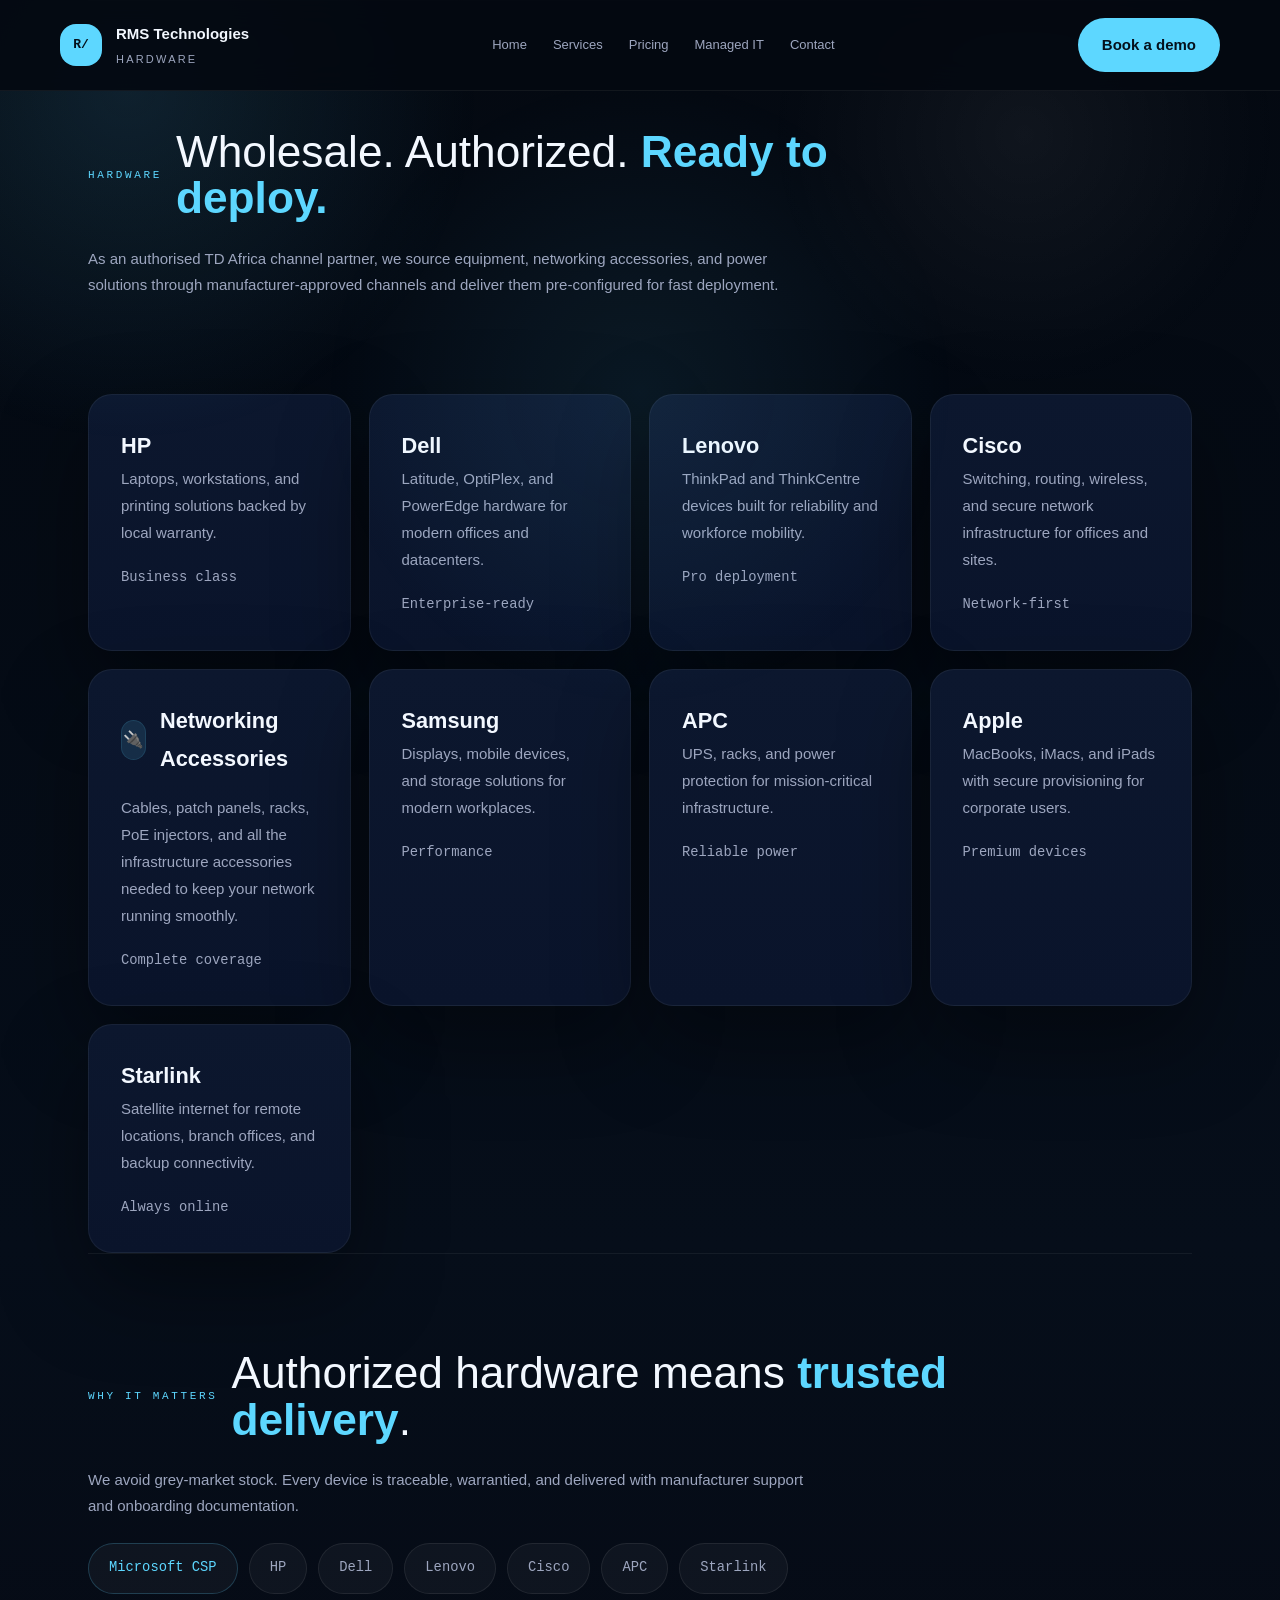
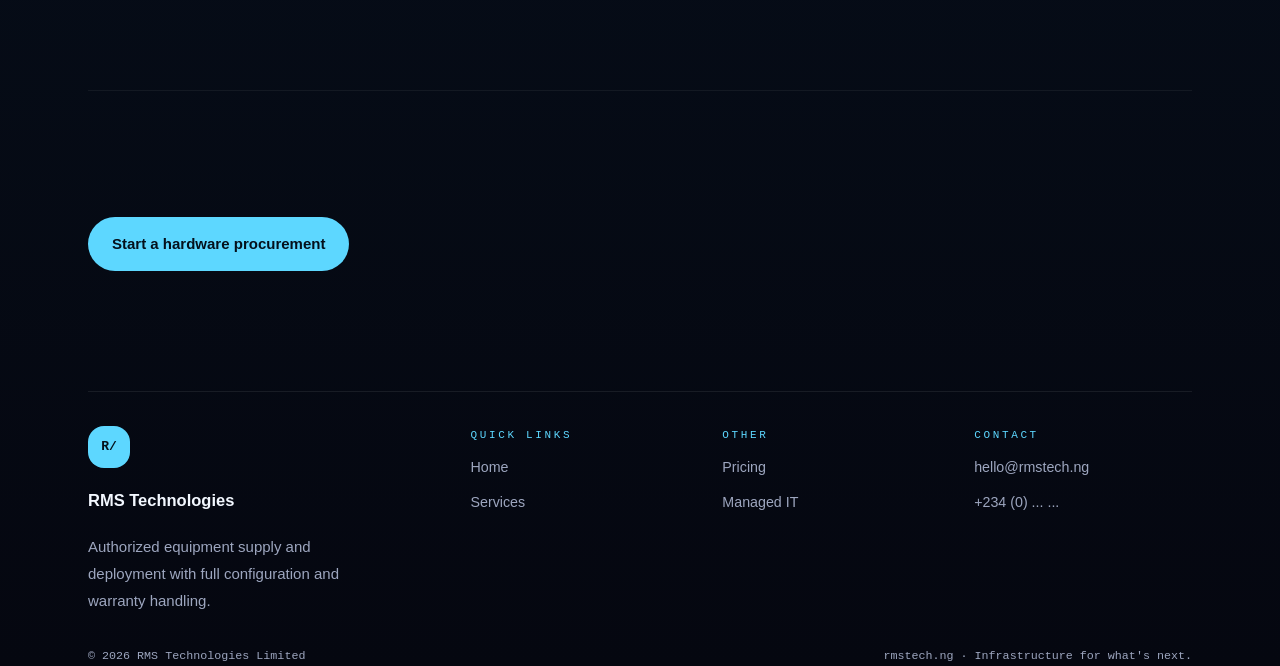
==== hardware.html @ 3794cfed "Initial commit: RMS Technologies site updates and pricing changes" ====
<!DOCTYPE html>
<html lang="en">
<head>
  <meta charset="UTF-8">
  <meta name="viewport" content="width=device-width, initial-scale=1.0">
  <title>Hardware | RMS Technologies</title>
  <link rel="stylesheet" href="styles.css">
</head>
<body>
  <header>
    <div class="page-shell navbar">
      <a href="RMS_Technologies_Website.html" class="brand">
        <div class="brand-mark">R/</div>
        <div class="brand-copy">
          <div class="brand-name">RMS Technologies</div>
          <div class="brand-tag">Hardware</div>
        </div>
      </a>
      <nav class="nav-links">
        <a href="RMS_Technologies_Website.html">Home</a>
        <a href="services.html">Services</a>
        <a href="pricing.html">Pricing</a>
        <a href="managed-it.html">Managed IT</a>
        <a href="contact.html">Contact</a>
      </nav>
      <div class="nav-actions">
        <a href="contact.html" class="btn btn-primary">Book a demo</a>
      </div>
    </div>
  </header>

  <main class="page-shell">
    <section class="section" style="padding-top:128px;">
      <div class="section-header">
        <span class="section-eyebrow">Hardware</span>
        <h1 class="section-title">Wholesale. Authorized. <strong>Ready to deploy.</strong></h1>
      </div>
      <p class="section-copy">As an authorised TD Africa channel partner, we source equipment, networking accessories, and power solutions through manufacturer-approved channels and deliver them pre-configured for fast deployment.</p>
    </section>

    <div class="grid-4">
      <article class="card">
        <div class="card-title">HP</div>
        <p class="card-copy">Laptops, workstations, and printing solutions backed by local warranty.</p>
        <div class="card-foot"><span>Business class</span></div>
      </article>
      <article class="card">
        <div class="card-title">Dell</div>
        <p class="card-copy">Latitude, OptiPlex, and PowerEdge hardware for modern offices and datacenters.</p>
        <div class="card-foot"><span>Enterprise-ready</span></div>
      </article>
      <article class="card">
        <div class="card-title">Lenovo</div>
        <p class="card-copy">ThinkPad and ThinkCentre devices built for reliability and workforce mobility.</p>
        <div class="card-foot"><span>Pro deployment</span></div>
      </article>
      <article class="card">
        <div class="card-title">Cisco</div>
        <p class="card-copy">Switching, routing, wireless, and secure network infrastructure for offices and sites.</p>
        <div class="card-foot"><span>Network-first</span></div>
      </article>
      <article class="card">
        <div class="card-heading">
          <span class="card-icon">🔌</span>
          <div class="card-title">Networking Accessories</div>
        </div>
        <p class="card-copy">Cables, patch panels, racks, PoE injectors, and all the infrastructure accessories needed to keep your network running smoothly.</p>
        <div class="card-foot"><span>Complete coverage</span></div>
      </article>
      <article class="card">
        <div class="card-title">Samsung</div>
        <p class="card-copy">Displays, mobile devices, and storage solutions for modern workplaces.</p>
        <div class="card-foot"><span>Performance</span></div>
      </article>
      <article class="card">
        <div class="card-title">APC</div>
        <p class="card-copy">UPS, racks, and power protection for mission-critical infrastructure.</p>
        <div class="card-foot"><span>Reliable power</span></div>
      </article>
      <article class="card">
        <div class="card-title">Apple</div>
        <p class="card-copy">MacBooks, iMacs, and iPads with secure provisioning for corporate users.</p>
        <div class="card-foot"><span>Premium devices</span></div>
      </article>
      <article class="card">
        <div class="card-title">Starlink</div>
        <p class="card-copy">Satellite internet for remote locations, branch offices, and backup connectivity.</p>
        <div class="card-foot"><span>Always online</span></div>
      </article>
    </div>

    <section class="section">
      <div class="section-header">
        <span class="section-eyebrow">Why it matters</span>
        <h2 class="section-title">Authorized hardware means <strong>trusted delivery</strong>.</h2>
      </div>
      <p class="section-copy">We avoid grey-market stock. Every device is traceable, warrantied, and delivered with manufacturer support and onboarding documentation.</p>
      <div class="partners" style="margin-top:24px;">
        <span class="partner-pill primary">Microsoft CSP</span>
        <span class="partner-pill">HP</span>
        <span class="partner-pill">Dell</span>
        <span class="partner-pill">Lenovo</span>
        <span class="partner-pill">Cisco</span>
        <span class="partner-pill">APC</span>
        <span class="partner-pill">Starlink</span>
      </div>
    </section>

    <section class="section" style="padding-bottom:120px;">
      <div class="hero-actions" style="margin-top:30px;">
        <a href="contact.html" class="btn btn-primary">Start a hardware procurement</a>
      </div>
    </section>
  </main>

  <footer class="page-shell">
    <div class="footer-inner">
      <div class="footer-brand">
        <div class="brand-mark">R/</div>
        <h2>RMS Technologies</h2>
        <p>Authorized equipment supply and deployment with full configuration and warranty handling.</p>
      </div>
      <div class="footer-links">
        <div class="section-eyebrow">Quick links</div>
        <a href="RMS_Technologies_Website.html">Home</a>
        <a href="services.html">Services</a>
      </div>
      <div class="footer-links">
        <div class="section-eyebrow">Other</div>
        <a href="pricing.html">Pricing</a>
        <a href="managed-it.html">Managed IT</a>
      </div>
      <div class="footer-links">
        <div class="section-eyebrow">Contact</div>
        <a href="mailto:hello@rmstech.ng">hello@rmstech.ng</a>
        <a href="tel:+234">+234 (0) ... ...</a>
      </div>
    </div>
    <div class="footer-bottom">
      <div>© 2026 RMS Technologies Limited</div>
      <div>rmstech.ng · Infrastructure for what's next.</div>
    </div>
  </footer>
</body>
</html>
---- styles.css ----
:root{
  --bg:#060C1D;
  --surface:#0E162B;
  --surface-strong:#11203A;
  --surface-soft:#081323;
  --accent:#5DD7FF;
  --accent2:#A18AFF;
  --accent-dark:#1C7FB3;
  --text:#F3F8FF;
  --text-muted:#9DA6BF;
  --text-strong:#E8EFFB;
  --border:rgba(255,255,255,0.08);
  --shadow:0 35px 90px rgba(0,0,0,0.4);
  --radius:24px;
}
*,*::before,*::after{box-sizing:border-box;margin:0;padding:0}
html{font-size:15px;scroll-behavior:smooth}
body{font-family:'DM Sans',sans-serif;background:linear-gradient(180deg,#040911 0%,#060E1A 55%,#050710 100%);color:var(--text);line-height:1.75;min-height:100vh;overflow-x:hidden}
img,svg{max-width:100%;height:auto;display:block}
button,a{font:inherit}
body::before{content:'';position:fixed;inset:0;pointer-events:none;z-index:0;background-image:radial-gradient(circle at 10% 10%,rgba(94,208,255,0.12)0%,transparent 25%),radial-gradient(circle at 80% 15%,rgba(255,255,255,0.05)0%,transparent 20%)}
body::after{content:'';position:fixed;top:8%;left:50%;transform:translateX(-50%);width:840px;height:640px;pointer-events:none;z-index:0;background:radial-gradient(circle,rgba(94,208,255,0.08)0%,transparent 60%)}

body>div,header,footer,section{position:relative;z-index:1}

.page-shell{max-width:1160px;margin:0 auto;padding:0 28px}

header{position:fixed;top:0;left:0;right:0;z-index:99;background:rgba(4,9,17,0.88);border-bottom:1px solid rgba(255,255,255,0.06);backdrop-filter:blur(16px);}
.navbar{max-width:1160px;margin:0 auto;display:flex;align-items:center;justify-content:space-between;padding:18px 0;gap:16px}
.brand{display:flex;align-items:center;gap:14px;text-decoration:none}
.brand-mark{width:42px;height:42px;background:var(--accent);border-radius:16px;display:grid;place-items:center;color:#04101B;font-family:'DM Mono',monospace;font-weight:700;font-size:13px}
.brand-copy{display:flex;flex-direction:column;gap:3px}
.brand-name{font-size:15px;font-weight:700;color:var(--text)}
.brand-tag{font-size:11px;color:var(--text-muted);letter-spacing:.2em;text-transform:uppercase}
.nav-links{display:flex;gap:26px;align-items:center;flex-wrap:wrap}
.nav-links a{color:var(--text-muted);text-decoration:none;font-size:13px;transition:color .2s}
.nav-links a:hover{color:var(--accent)}
.nav-actions{display:flex;gap:14px;align-items:center}
.btn{display:inline-flex;align-items:center;justify-content:center;gap:8px;border:0;border-radius:999px;padding:14px 24px;text-decoration:none;cursor:pointer;transition:transform .2s,background .2s,color .2s}
.btn-primary{background:var(--accent);color:#04101B;font-weight:700}
.btn-primary:hover{background:#7fdbff;transform:translateY(-1px)}
.btn-secondary{background:rgba(255,255,255,0.06);color:var(--text);border:1px solid rgba(255,255,255,0.12)}
.btn-secondary:hover{border-color:var(--accent);color:var(--accent)}

main{padding-top:108px}
.hero{min-height:88vh;display:grid;grid-template-columns:1.05fr 0.95fr;align-items:center;gap:64px;padding:112px 0 80px}
.hero-copy{max-width:570px}
.hero-eyebrow{display:inline-flex;align-items:center;gap:10px;font-family:'DM Mono',monospace;font-size:11px;text-transform:uppercase;letter-spacing:.24em;color:var(--accent);margin-bottom:24px}
.hero-eyebrow::before{content:'';width:8px;height:8px;border-radius:50%;background:var(--accent)}
.hero-heading{font-size:4.6rem;font-weight:300;line-height:0.95;letter-spacing:-2px;margin-bottom:24px;max-width:560px}
.hero-heading strong{font-weight:800;color:var(--accent)}
.hero-copy p{font-size:1.05rem;color:var(--text-muted);max-width:520px;margin-bottom:34px}
.hero-copy .hero-subtext{font-size:.95rem;color:var(--text-strong);max-width:520px;margin-bottom:34px}
.hero-actions{display:flex;gap:18px;flex-wrap:wrap}
.hero-preview{background:linear-gradient(180deg,#0F172E 0%,#101B2F 100%);border:1px solid rgba(255,255,255,0.08);border-radius:28px;box-shadow:var(--shadow);padding:34px}
.preview-top{display:flex;align-items:center;justify-content:space-between;gap:18px;margin-bottom:28px}
.preview-tag{font-family:'DM Mono',monospace;font-size:10px;letter-spacing:.22em;text-transform:uppercase;color:var(--text-muted)}
.preview-status{padding:.65rem 1rem;background:rgba(39,213,160,0.14);border:1px solid rgba(39,213,160,0.28);border-radius:999px;font-family:'DM Mono',monospace;font-size:11px;color:#7ff2d1}
.preview-grid{display:grid;grid-template-columns:repeat(2,minmax(0,1fr));gap:14px;margin-bottom:22px}
.preview-card{background:#081025;border:1px solid rgba(255,255,255,0.06);border-radius:18px;padding:18px}
.preview-card label{font-family:'DM Mono',monospace;font-size:10px;color:var(--text-muted);text-transform:uppercase;letter-spacing:.22em;margin-bottom:8px;display:block}
.preview-card strong{display:block;font-size:1.2rem;color:var(--accent);margin-top:5px}
.preview-row{display:flex;justify-content:space-between;gap:12px;padding:14px 16px;background:#081025;border:1px solid rgba(255,255,255,0.06);border-radius:16px;font-size:.95rem;color:var(--text-muted)}
.preview-footer{margin-top:18px;padding-top:18px;border-top:1px solid rgba(255,255,255,0.06);font-family:'DM Mono',monospace;font-size:.85rem;color:var(--text-muted);letter-spacing:.12em;text-transform:uppercase;text-align:center}

.section{padding:96px 0;border-top:1px solid rgba(255,255,255,0.06)}
.section-header{display:flex;align-items:center;gap:14px;margin-bottom:24px;flex-wrap:wrap}
.section-eyebrow{font-family:'DM Mono',monospace;font-size:11px;text-transform:uppercase;letter-spacing:.24em;color:var(--accent)}
.section-title{font-size:2.95rem;font-weight:300;line-height:1.05;max-width:760px}
.section-title strong{font-weight:800;color:var(--accent)}
.section-copy{max-width:720px;font-size:1rem;color:var(--text-muted);margin-top:16px}

.partners{display:flex;flex-wrap:wrap;gap:11px;margin-top:32px}
.partner-pill{padding:12px 20px;background:rgba(255,255,255,0.04);border:1px solid rgba(255,255,255,0.08);border-radius:999px;font-family:'DM Mono',monospace;font-size:.92rem;color:var(--text-muted);transition:border-color .2s,color .2s}
.partner-pill.primary{border-color:rgba(94,208,255,0.22);color:var(--accent)}

.grid-3{display:grid;grid-template-columns:repeat(3,minmax(0,1fr));gap:24px}
.grid-4{display:grid;grid-template-columns:repeat(4,minmax(0,1fr));gap:18px}
.card{background:linear-gradient(180deg,#0C172E 0%,#0A142B 100%);border:1px solid rgba(255,255,255,0.06);border-radius:24px;padding:32px;box-shadow:var(--shadow);transition:transform .25s,border-color .25s}
.card:hover{transform:translateY(-2px);border-color:rgba(94,208,255,0.18)}
.card-flag{font-family:'DM Mono',monospace;font-size:.8rem;text-transform:uppercase;letter-spacing:.2em;color:var(--accent);margin-bottom:12px}
.card-heading{display:flex;align-items:center;gap:14px;margin-bottom:16px}
.card-icon{width:40px;height:40px;display:grid;place-items:center;border-radius:14px;background:rgba(94,208,255,0.12);color:var(--accent);font-size:1.1rem;box-shadow:inset 0 0 0 1px rgba(94,208,255,0.12)}
.card-title{font-size:1.45rem;font-weight:700;margin-bottom:0}
.card-copy{color:var(--text-muted);line-height:1.8;margin-bottom:20px}
.card-list{list-style:none;display:grid;gap:10px;padding-left:0}
.card-list li{position:relative;padding-left:24px;color:var(--text-muted);line-height:1.75}
.card-list li::before{content:'→';position:absolute;left:0;top:0;color:var(--accent)}
.card-foot{display:flex;justify-content:space-between;align-items:center;gap:12px;font-family:'DM Mono',monospace;font-size:.92rem;color:var(--text-muted)}
.card-foot a{color:var(--accent);text-decoration:none}

.pricing-table{width:100%;border-collapse:collapse;margin-top:32px;color:var(--text-muted)}
.pricing-table th, .pricing-table td{padding:20px 18px;border-bottom:1px solid rgba(255,255,255,0.08)}
.pricing-table th{font-family:'DM Mono',monospace;font-size:.8rem;text-transform:uppercase;letter-spacing:.22em;color:var(--accent);background:rgba(255,255,255,0.03);text-align:left}
.pricing-table td{font-size:.98rem}
.pricing-table td:first-child{color:var(--text);font-weight:700}
.pricing-table tbody tr:hover{background:rgba(94,208,255,0.08)}
.pricing-note{margin-top:20px;font-family:'DM Mono',monospace;font-size:.84rem;color:var(--text-muted);letter-spacing:.12em}

.process-grid{display:grid;grid-template-columns:repeat(4,minmax(0,1fr));gap:18px;position:relative;margin-top:32px}
.process-grid::before{content:'';position:absolute;top:38px;left:4%;right:4%;height:1px;background:linear-gradient(90deg,transparent,rgba(94,208,255,0.22),var(--accent),rgba(94,208,255,0.22),transparent)}
.process-step{background:linear-gradient(180deg,#091020 0%,#0D172A 100%);border:1px solid rgba(255,255,255,0.08);border-radius:24px;padding:30px;text-align:center;transition:border-color .25s}
.process-step:hover{border-color:rgba(94,208,255,0.18)}
.process-step span{display:inline-flex;width:48px;height:48px;align-items:center;justify-content:center;border-radius:50%;border:2px solid var(--accent);color:var(--accent);font-family:'DM Mono',monospace;font-weight:700;margin:0 auto 18px}
.process-step .process-label{font-family:'DM Mono',monospace;font-size:.78rem;text-transform:uppercase;letter-spacing:.18em;color:var(--text-muted);margin-bottom:10px}
.process-step h4{font-size:1.05rem;font-weight:700;margin-bottom:12px}
.process-step p{color:var(--text-muted);font-size:.95rem;line-height:1.7}

.contact-panel{display:grid;grid-template-columns:1.1fr 0.9fr;gap:32px;align-items:center;margin-top:32px}
.contact-card{background:linear-gradient(180deg,#0C172E 0%,#0A142B 100%);border:1px solid rgba(255,255,255,0.08);border-radius:24px;padding:34px;box-shadow:var(--shadow)}
.contact-card h3{font-size:1.5rem;margin-bottom:14px}
.contact-card p{color:var(--text-muted);margin-bottom:22px;line-height:1.8}
.contact-list{display:grid;gap:14px}
.contact-item{display:grid;gap:4px}
.contact-item label{font-family:'DM Mono',monospace;font-size:.78rem;text-transform:uppercase;letter-spacing:.18em;color:var(--accent)}
.contact-item strong{font-size:1rem;color:var(--text)}
.contact-card a{color:var(--accent);text-decoration:none}

footer{padding:54px 0 28px}
.section-alt{background:radial-gradient(circle at top left, rgba(93,215,255,0.08) 0%, transparent 38%), rgba(14,22,43,0.95);border-radius:32px;padding:96px 0 90px;position:relative;overflow:hidden}
.section-alt::before{content:'';position:absolute;inset:0;background:linear-gradient(135deg, rgba(24,66,120,0.16), transparent 55%);pointer-events:none}
.section-alt .section-header{position:relative;z-index:1}
.section-alt .card{background:rgba(7,13,27,0.85);border-color:rgba(94,215,255,0.12)}
.section-alt .card-flag{color:var(--accent2)}
.section-alt .card-title{color:var(--text-strong)}
.section-alt .card-copy{color:var(--text-muted)}
.section-alt .card-foot a{color:var(--accent2)}
.footer-inner{display:grid;grid-template-columns:1.6fr 1fr 1fr 1fr;gap:34px;align-items:start;border-top:1px solid rgba(255,255,255,0.08);padding-top:34px}
.footer-brand{display:flex;flex-direction:column;gap:18px}
.footer-brand h2{font-size:1.1rem;font-weight:700}
.footer-brand p{max-width:280px;color:var(--text-muted);line-height:1.8}
.footer-links{display:grid;gap:10px}
.footer-links a{color:var(--text-muted);text-decoration:none;font-size:.95rem;transition:color .2s}
.footer-links a:hover{color:var(--accent)}
.footer-bottom{display:flex;justify-content:space-between;align-items:center;gap:20px;margin-top:32px;font-family:'DM Mono',monospace;font-size:.78rem;color:var(--text-muted);flex-wrap:wrap}

@media(max-width:1040px){.hero{grid-template-columns:1fr;gap:50px}.process-grid,.contact-panel{grid-template-columns:1fr}.grid-3{grid-template-columns:1fr}.grid-4{grid-template-columns:repeat(2,minmax(0,1fr))}}
@media(max-width:780px){.navbar{padding:18px 0}.hero-heading{font-size:3.3rem}.hero-copy p{font-size:1rem}.nav-links{display:none}.hero-actions{flex-direction:column}.section-title{font-size:2.3rem}.card{padding:28px}.hero{padding:100px 0 70px}}
@media(max-width:560px){.page-shell{padding:0 18px}.hero-heading{font-size:2.7rem}.btn{width:100%}.footer-inner{grid-template-columns:1fr}.footer-bottom{flex-direction:column;align-items:flex-start}}
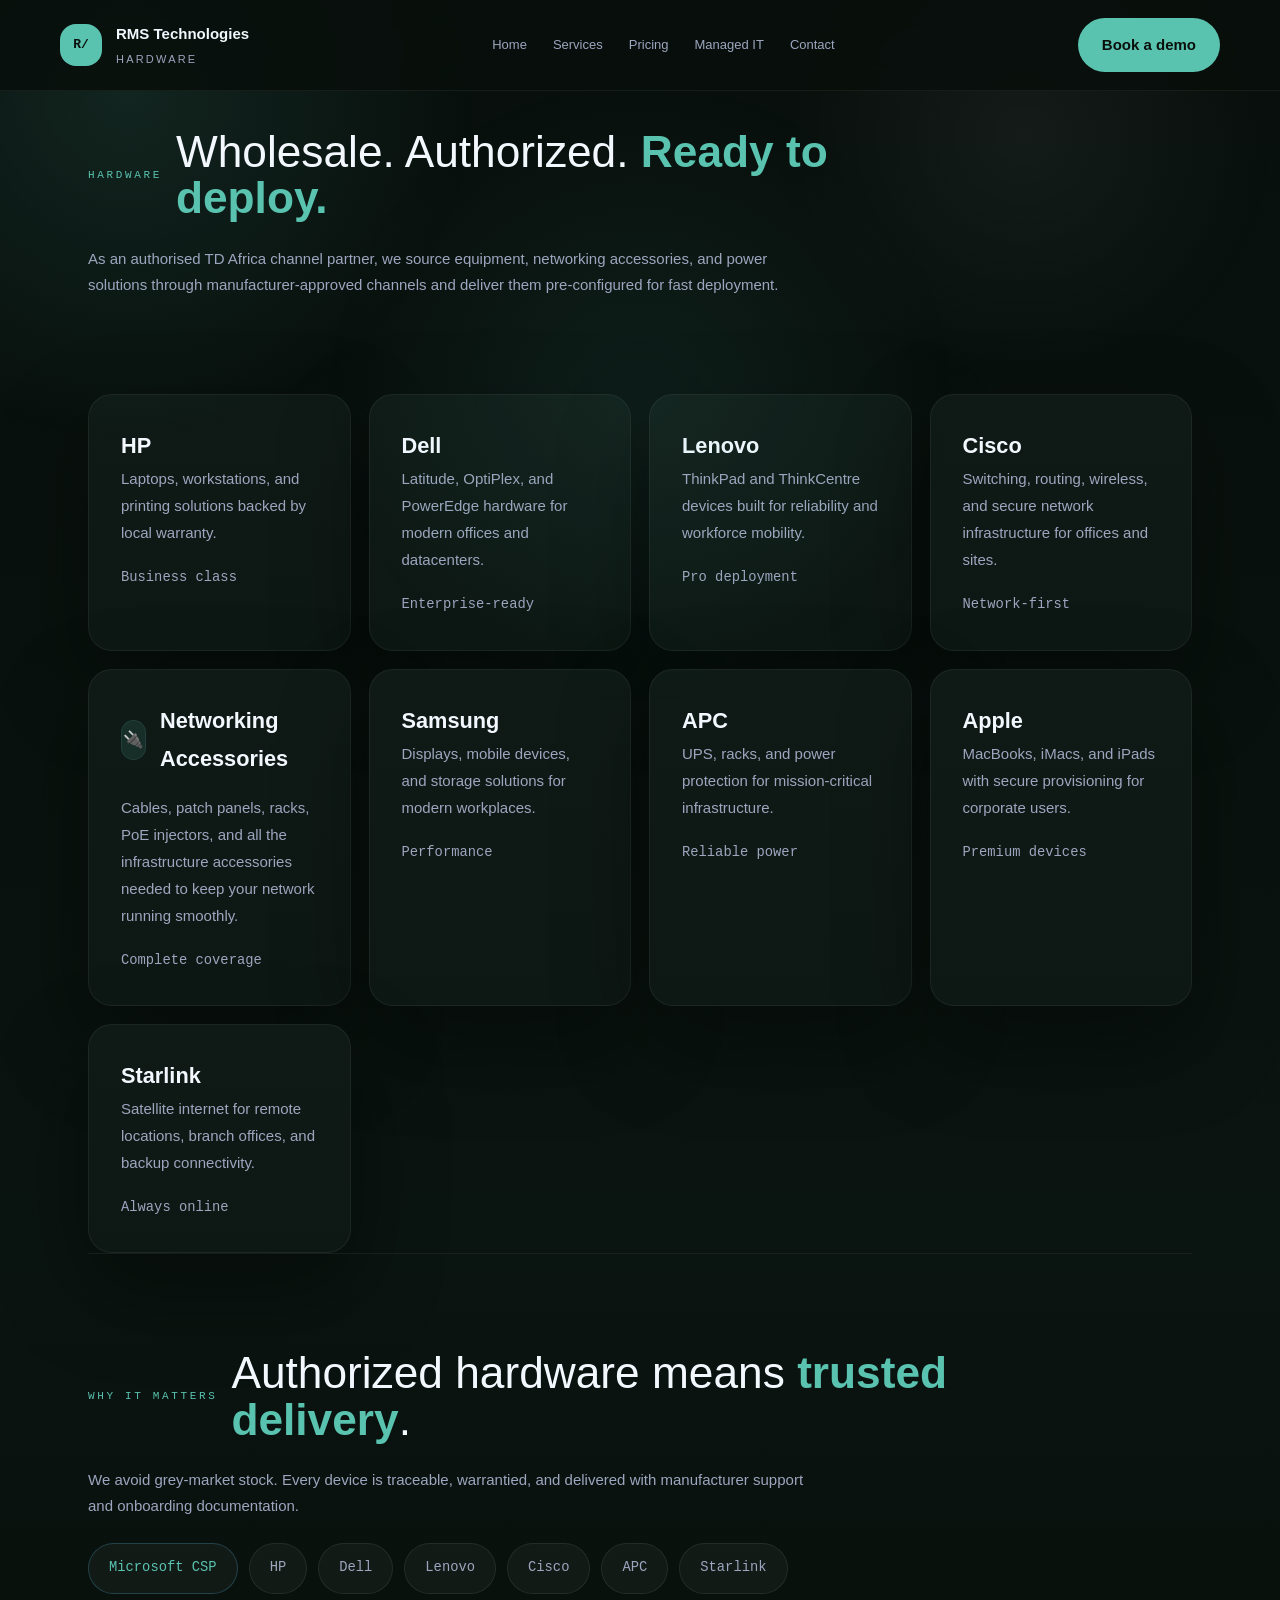
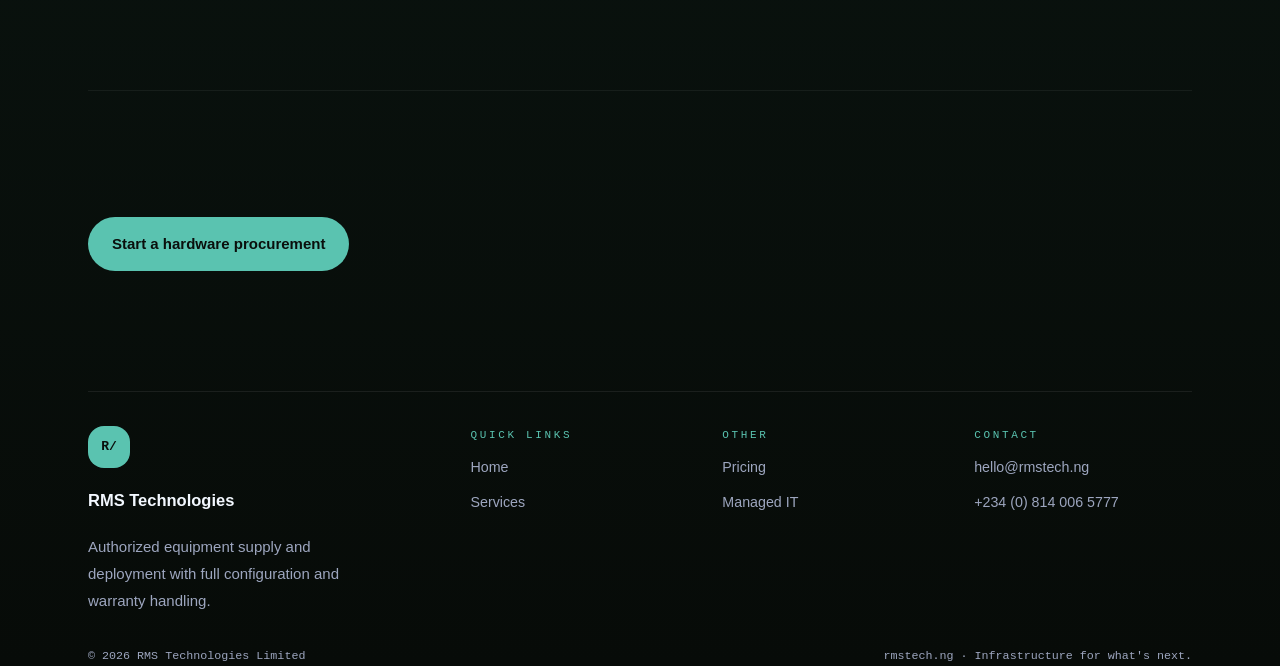
==== commit 46dfe1ce: "Update site palette and contact phone number" ====
--- a/hardware.html
+++ b/hardware.html
@@ -133,7 +133,7 @@
       <div class="footer-links">
         <div class="section-eyebrow">Contact</div>
         <a href="mailto:hello@rmstech.ng">hello@rmstech.ng</a>
-        <a href="tel:+234">+234 (0) ... ...</a>
+        <a href="tel:+2348140065777">+234 (0) 814 006 5777</a>
       </div>
     </div>
     <div class="footer-bottom">
--- a/styles.css
+++ b/styles.css
@@ -1,11 +1,11 @@
 :root{
-  --bg:#060C1D;
-  --surface:#0E162B;
-  --surface-strong:#11203A;
-  --surface-soft:#081323;
-  --accent:#5DD7FF;
-  --accent2:#A18AFF;
-  --accent-dark:#1C7FB3;
+  --bg:#0A1410;
+  --surface:#0F1A16;
+  --surface-strong:#122820;
+  --surface-soft:#081511;
+  --accent:#5ac3b0;
+  --accent2:#de5935;
+  --accent-dark:#2d8672;
   --text:#F3F8FF;
   --text-muted:#9DA6BF;
   --text-strong:#E8EFFB;
@@ -15,20 +15,20 @@
 }
 *,*::before,*::after{box-sizing:border-box;margin:0;padding:0}
 html{font-size:15px;scroll-behavior:smooth}
-body{font-family:'DM Sans',sans-serif;background:linear-gradient(180deg,#040911 0%,#060E1A 55%,#050710 100%);color:var(--text);line-height:1.75;min-height:100vh;overflow-x:hidden}
+body{font-family:'DM Sans',sans-serif;background:linear-gradient(180deg,#080f0c 0%,#0a1410 55%,#070b08 100%);color:var(--text);line-height:1.75;min-height:100vh;overflow-x:hidden}
 img,svg{max-width:100%;height:auto;display:block}
 button,a{font:inherit}
-body::before{content:'';position:fixed;inset:0;pointer-events:none;z-index:0;background-image:radial-gradient(circle at 10% 10%,rgba(94,208,255,0.12)0%,transparent 25%),radial-gradient(circle at 80% 15%,rgba(255,255,255,0.05)0%,transparent 20%)}
-body::after{content:'';position:fixed;top:8%;left:50%;transform:translateX(-50%);width:840px;height:640px;pointer-events:none;z-index:0;background:radial-gradient(circle,rgba(94,208,255,0.08)0%,transparent 60%)}
+body::before{content:'';position:fixed;inset:0;pointer-events:none;z-index:0;background-image:radial-gradient(circle at 10% 10%,rgba(90,195,176,0.12)0%,transparent 25%),radial-gradient(circle at 80% 15%,rgba(255,255,255,0.05)0%,transparent 20%)}
+body::after{content:'';position:fixed;top:8%;left:50%;transform:translateX(-50%);width:840px;height:640px;pointer-events:none;z-index:0;background:radial-gradient(circle,rgba(90,195,176,0.08)0%,transparent 60%)}
 
 body>div,header,footer,section{position:relative;z-index:1}
 
 .page-shell{max-width:1160px;margin:0 auto;padding:0 28px}
 
-header{position:fixed;top:0;left:0;right:0;z-index:99;background:rgba(4,9,17,0.88);border-bottom:1px solid rgba(255,255,255,0.06);backdrop-filter:blur(16px);}
+header{position:fixed;top:0;left:0;right:0;z-index:99;background:rgba(8,15,12,0.88);border-bottom:1px solid rgba(255,255,255,0.06);backdrop-filter:blur(16px);}
 .navbar{max-width:1160px;margin:0 auto;display:flex;align-items:center;justify-content:space-between;padding:18px 0;gap:16px}
 .brand{display:flex;align-items:center;gap:14px;text-decoration:none}
-.brand-mark{width:42px;height:42px;background:var(--accent);border-radius:16px;display:grid;place-items:center;color:#04101B;font-family:'DM Mono',monospace;font-weight:700;font-size:13px}
+.brand-mark{width:42px;height:42px;background:var(--accent);border-radius:16px;display:grid;place-items:center;color:#0a0f0c;font-family:'DM Mono',monospace;font-weight:700;font-size:13px}
 .brand-copy{display:flex;flex-direction:column;gap:3px}
 .brand-name{font-size:15px;font-weight:700;color:var(--text)}
 .brand-tag{font-size:11px;color:var(--text-muted);letter-spacing:.2em;text-transform:uppercase}
@@ -37,8 +37,8 @@
 .nav-links a:hover{color:var(--accent)}
 .nav-actions{display:flex;gap:14px;align-items:center}
 .btn{display:inline-flex;align-items:center;justify-content:center;gap:8px;border:0;border-radius:999px;padding:14px 24px;text-decoration:none;cursor:pointer;transition:transform .2s,background .2s,color .2s}
-.btn-primary{background:var(--accent);color:#04101B;font-weight:700}
-.btn-primary:hover{background:#7fdbff;transform:translateY(-1px)}
+.btn-primary{background:var(--accent);color:#0a0f0c;font-weight:700}
+.btn-primary:hover{background:#7cd9c8;transform:translateY(-1px)}
 .btn-secondary{background:rgba(255,255,255,0.06);color:var(--text);border:1px solid rgba(255,255,255,0.12)}
 .btn-secondary:hover{border-color:var(--accent);color:var(--accent)}
 
@@ -52,15 +52,15 @@
 .hero-copy p{font-size:1.05rem;color:var(--text-muted);max-width:520px;margin-bottom:34px}
 .hero-copy .hero-subtext{font-size:.95rem;color:var(--text-strong);max-width:520px;margin-bottom:34px}
 .hero-actions{display:flex;gap:18px;flex-wrap:wrap}
-.hero-preview{background:linear-gradient(180deg,#0F172E 0%,#101B2F 100%);border:1px solid rgba(255,255,255,0.08);border-radius:28px;box-shadow:var(--shadow);padding:34px}
+.hero-preview{background:linear-gradient(180deg,#0f1a16 0%,#10201b 100%);border:1px solid rgba(255,255,255,0.08);border-radius:28px;box-shadow:var(--shadow);padding:34px}
 .preview-top{display:flex;align-items:center;justify-content:space-between;gap:18px;margin-bottom:28px}
 .preview-tag{font-family:'DM Mono',monospace;font-size:10px;letter-spacing:.22em;text-transform:uppercase;color:var(--text-muted)}
-.preview-status{padding:.65rem 1rem;background:rgba(39,213,160,0.14);border:1px solid rgba(39,213,160,0.28);border-radius:999px;font-family:'DM Mono',monospace;font-size:11px;color:#7ff2d1}
+.preview-status{padding:.65rem 1rem;background:rgba(90,195,176,0.14);border:1px solid rgba(90,195,176,0.28);border-radius:999px;font-family:'DM Mono',monospace;font-size:11px;color:#84d4c0}
 .preview-grid{display:grid;grid-template-columns:repeat(2,minmax(0,1fr));gap:14px;margin-bottom:22px}
-.preview-card{background:#081025;border:1px solid rgba(255,255,255,0.06);border-radius:18px;padding:18px}
+.preview-card{background:#0d151a;border:1px solid rgba(255,255,255,0.06);border-radius:18px;padding:18px}
 .preview-card label{font-family:'DM Mono',monospace;font-size:10px;color:var(--text-muted);text-transform:uppercase;letter-spacing:.22em;margin-bottom:8px;display:block}
 .preview-card strong{display:block;font-size:1.2rem;color:var(--accent);margin-top:5px}
-.preview-row{display:flex;justify-content:space-between;gap:12px;padding:14px 16px;background:#081025;border:1px solid rgba(255,255,255,0.06);border-radius:16px;font-size:.95rem;color:var(--text-muted)}
+.preview-row{display:flex;justify-content:space-between;gap:12px;padding:14px 16px;background:#0d151a;border:1px solid rgba(255,255,255,0.06);border-radius:16px;font-size:.95rem;color:var(--text-muted)}
 .preview-footer{margin-top:18px;padding-top:18px;border-top:1px solid rgba(255,255,255,0.06);font-family:'DM Mono',monospace;font-size:.85rem;color:var(--text-muted);letter-spacing:.12em;text-transform:uppercase;text-align:center}
 
 .section{padding:96px 0;border-top:1px solid rgba(255,255,255,0.06)}
@@ -76,11 +76,11 @@
 
 .grid-3{display:grid;grid-template-columns:repeat(3,minmax(0,1fr));gap:24px}
 .grid-4{display:grid;grid-template-columns:repeat(4,minmax(0,1fr));gap:18px}
-.card{background:linear-gradient(180deg,#0C172E 0%,#0A142B 100%);border:1px solid rgba(255,255,255,0.06);border-radius:24px;padding:32px;box-shadow:var(--shadow);transition:transform .25s,border-color .25s}
-.card:hover{transform:translateY(-2px);border-color:rgba(94,208,255,0.18)}
+.card{background:linear-gradient(180deg,#0f1a16 0%,#0d1713 100%);border:1px solid rgba(255,255,255,0.06);border-radius:24px;padding:32px;box-shadow:var(--shadow);transition:transform .25s,border-color .25s}
+.card:hover{transform:translateY(-2px);border-color:rgba(90,195,176,0.18)}
 .card-flag{font-family:'DM Mono',monospace;font-size:.8rem;text-transform:uppercase;letter-spacing:.2em;color:var(--accent);margin-bottom:12px}
 .card-heading{display:flex;align-items:center;gap:14px;margin-bottom:16px}
-.card-icon{width:40px;height:40px;display:grid;place-items:center;border-radius:14px;background:rgba(94,208,255,0.12);color:var(--accent);font-size:1.1rem;box-shadow:inset 0 0 0 1px rgba(94,208,255,0.12)}
+.card-icon{width:40px;height:40px;display:grid;place-items:center;border-radius:14px;background:rgba(90,195,176,0.12);color:var(--accent);font-size:1.1rem;box-shadow:inset 0 0 0 1px rgba(90,195,176,0.12)}
 .card-title{font-size:1.45rem;font-weight:700;margin-bottom:0}
 .card-copy{color:var(--text-muted);line-height:1.8;margin-bottom:20px}
 .card-list{list-style:none;display:grid;gap:10px;padding-left:0}
@@ -98,16 +98,16 @@
 .pricing-note{margin-top:20px;font-family:'DM Mono',monospace;font-size:.84rem;color:var(--text-muted);letter-spacing:.12em}
 
 .process-grid{display:grid;grid-template-columns:repeat(4,minmax(0,1fr));gap:18px;position:relative;margin-top:32px}
-.process-grid::before{content:'';position:absolute;top:38px;left:4%;right:4%;height:1px;background:linear-gradient(90deg,transparent,rgba(94,208,255,0.22),var(--accent),rgba(94,208,255,0.22),transparent)}
-.process-step{background:linear-gradient(180deg,#091020 0%,#0D172A 100%);border:1px solid rgba(255,255,255,0.08);border-radius:24px;padding:30px;text-align:center;transition:border-color .25s}
-.process-step:hover{border-color:rgba(94,208,255,0.18)}
+.process-grid::before{content:'';position:absolute;top:38px;left:4%;right:4%;height:1px;background:linear-gradient(90deg,transparent,rgba(90,195,176,0.22),var(--accent),rgba(90,195,176,0.22),transparent)}
+.process-step{background:linear-gradient(180deg,#0d1714 0%,#0f1a15 100%);border:1px solid rgba(255,255,255,0.08);border-radius:24px;padding:30px;text-align:center;transition:border-color .25s}
+.process-step:hover{border-color:rgba(90,195,176,0.18)}
 .process-step span{display:inline-flex;width:48px;height:48px;align-items:center;justify-content:center;border-radius:50%;border:2px solid var(--accent);color:var(--accent);font-family:'DM Mono',monospace;font-weight:700;margin:0 auto 18px}
 .process-step .process-label{font-family:'DM Mono',monospace;font-size:.78rem;text-transform:uppercase;letter-spacing:.18em;color:var(--text-muted);margin-bottom:10px}
 .process-step h4{font-size:1.05rem;font-weight:700;margin-bottom:12px}
 .process-step p{color:var(--text-muted);font-size:.95rem;line-height:1.7}
 
 .contact-panel{display:grid;grid-template-columns:1.1fr 0.9fr;gap:32px;align-items:center;margin-top:32px}
-.contact-card{background:linear-gradient(180deg,#0C172E 0%,#0A142B 100%);border:1px solid rgba(255,255,255,0.08);border-radius:24px;padding:34px;box-shadow:var(--shadow)}
+.contact-card{background:linear-gradient(180deg,#0f1a16 0%,#0d1713 100%);border:1px solid rgba(255,255,255,0.08);border-radius:24px;padding:34px;box-shadow:var(--shadow)}
 .contact-card h3{font-size:1.5rem;margin-bottom:14px}
 .contact-card p{color:var(--text-muted);margin-bottom:22px;line-height:1.8}
 .contact-list{display:grid;gap:14px}
@@ -117,10 +117,10 @@
 .contact-card a{color:var(--accent);text-decoration:none}
 
 footer{padding:54px 0 28px}
-.section-alt{background:radial-gradient(circle at top left, rgba(93,215,255,0.08) 0%, transparent 38%), rgba(14,22,43,0.95);border-radius:32px;padding:96px 0 90px;position:relative;overflow:hidden}
-.section-alt::before{content:'';position:absolute;inset:0;background:linear-gradient(135deg, rgba(24,66,120,0.16), transparent 55%);pointer-events:none}
+.section-alt{background:radial-gradient(circle at top left, rgba(90,195,176,0.08) 0%, transparent 38%), rgba(15,26,22,0.95);border-radius:32px;padding:96px 0 90px;position:relative;overflow:hidden}
+.section-alt::before{content:'';position:absolute;inset:0;background:linear-gradient(135deg, rgba(45,134,114,0.16), transparent 55%);pointer-events:none}
 .section-alt .section-header{position:relative;z-index:1}
-.section-alt .card{background:rgba(7,13,27,0.85);border-color:rgba(94,215,255,0.12)}
+.section-alt .card{background:rgba(13,21,19,0.85);border-color:rgba(90,195,176,0.12)}
 .section-alt .card-flag{color:var(--accent2)}
 .section-alt .card-title{color:var(--text-strong)}
 .section-alt .card-copy{color:var(--text-muted)}
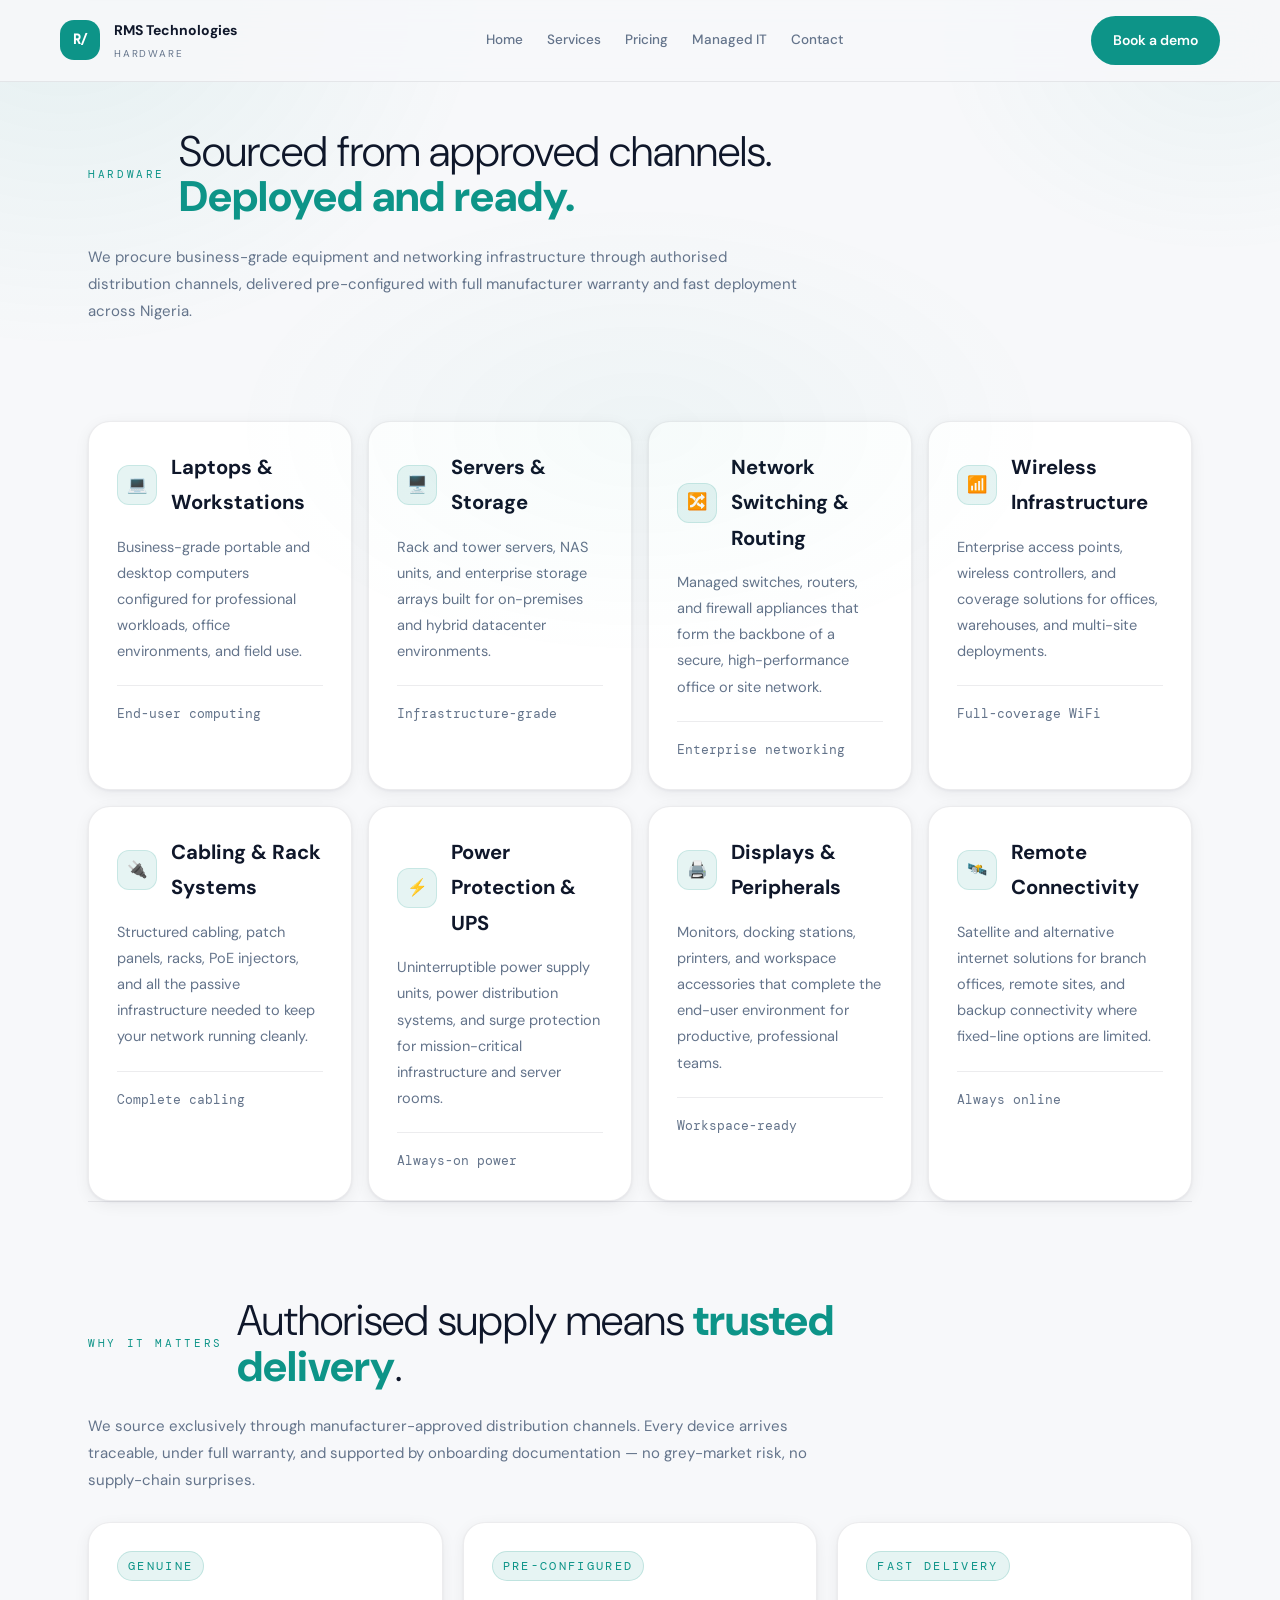
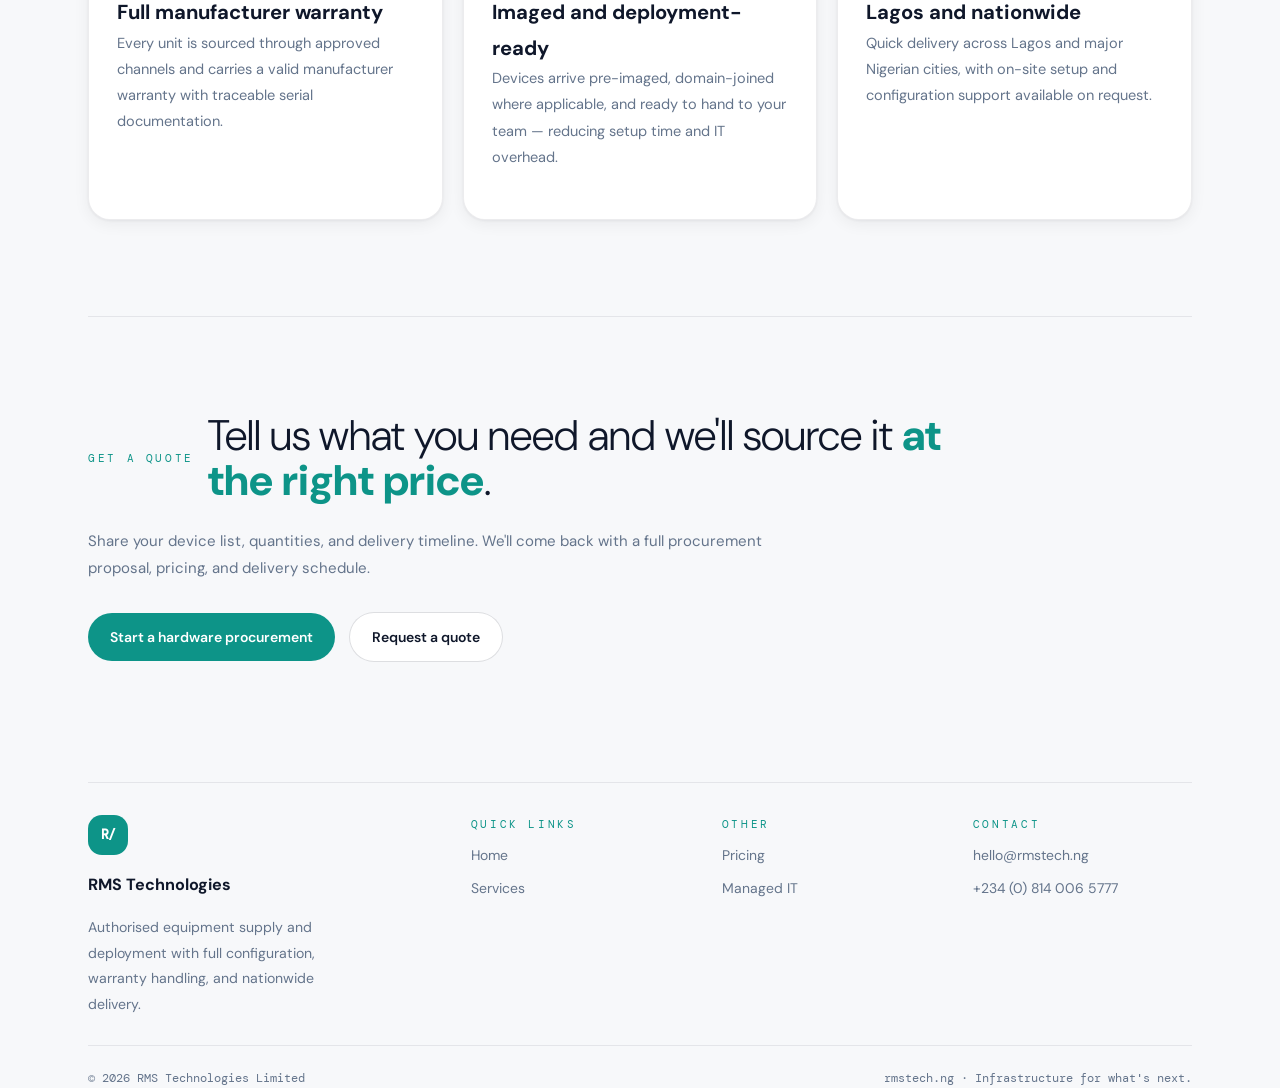
==== commit d379e759: "Redesign to white theme and remove third-party brand references - Replace dark colour palette with p" ====
--- a/hardware.html
+++ b/hardware.html
@@ -33,58 +33,74 @@
     <section class="section" style="padding-top:128px;">
       <div class="section-header">
         <span class="section-eyebrow">Hardware</span>
-        <h1 class="section-title">Wholesale. Authorized. <strong>Ready to deploy.</strong></h1>
+        <h1 class="section-title">Sourced from approved channels. <strong>Deployed and ready.</strong></h1>
       </div>
-      <p class="section-copy">As an authorised TD Africa channel partner, we source equipment, networking accessories, and power solutions through manufacturer-approved channels and deliver them pre-configured for fast deployment.</p>
+      <p class="section-copy">We procure business-grade equipment and networking infrastructure through authorised distribution channels, delivered pre-configured with full manufacturer warranty and fast deployment across Nigeria.</p>
     </section>
 
     <div class="grid-4">
       <article class="card">
-        <div class="card-title">HP</div>
-        <p class="card-copy">Laptops, workstations, and printing solutions backed by local warranty.</p>
-        <div class="card-foot"><span>Business class</span></div>
+        <div class="card-heading">
+          <span class="card-icon">💻</span>
+          <div class="card-title">Laptops & Workstations</div>
+        </div>
+        <p class="card-copy">Business-grade portable and desktop computers configured for professional workloads, office environments, and field use.</p>
+        <div class="card-foot"><span>End-user computing</span></div>
       </article>
       <article class="card">
-        <div class="card-title">Dell</div>
-        <p class="card-copy">Latitude, OptiPlex, and PowerEdge hardware for modern offices and datacenters.</p>
-        <div class="card-foot"><span>Enterprise-ready</span></div>
+        <div class="card-heading">
+          <span class="card-icon">🖥️</span>
+          <div class="card-title">Servers & Storage</div>
+        </div>
+        <p class="card-copy">Rack and tower servers, NAS units, and enterprise storage arrays built for on-premises and hybrid datacenter environments.</p>
+        <div class="card-foot"><span>Infrastructure-grade</span></div>
       </article>
       <article class="card">
-        <div class="card-title">Lenovo</div>
-        <p class="card-copy">ThinkPad and ThinkCentre devices built for reliability and workforce mobility.</p>
-        <div class="card-foot"><span>Pro deployment</span></div>
+        <div class="card-heading">
+          <span class="card-icon">🔀</span>
+          <div class="card-title">Network Switching & Routing</div>
+        </div>
+        <p class="card-copy">Managed switches, routers, and firewall appliances that form the backbone of a secure, high-performance office or site network.</p>
+        <div class="card-foot"><span>Enterprise networking</span></div>
       </article>
       <article class="card">
-        <div class="card-title">Cisco</div>
-        <p class="card-copy">Switching, routing, wireless, and secure network infrastructure for offices and sites.</p>
-        <div class="card-foot"><span>Network-first</span></div>
+        <div class="card-heading">
+          <span class="card-icon">📶</span>
+          <div class="card-title">Wireless Infrastructure</div>
+        </div>
+        <p class="card-copy">Enterprise access points, wireless controllers, and coverage solutions for offices, warehouses, and multi-site deployments.</p>
+        <div class="card-foot"><span>Full-coverage WiFi</span></div>
       </article>
       <article class="card">
         <div class="card-heading">
           <span class="card-icon">🔌</span>
-          <div class="card-title">Networking Accessories</div>
+          <div class="card-title">Cabling & Rack Systems</div>
         </div>
-        <p class="card-copy">Cables, patch panels, racks, PoE injectors, and all the infrastructure accessories needed to keep your network running smoothly.</p>
-        <div class="card-foot"><span>Complete coverage</span></div>
+        <p class="card-copy">Structured cabling, patch panels, racks, PoE injectors, and all the passive infrastructure needed to keep your network running cleanly.</p>
+        <div class="card-foot"><span>Complete cabling</span></div>
       </article>
       <article class="card">
-        <div class="card-title">Samsung</div>
-        <p class="card-copy">Displays, mobile devices, and storage solutions for modern workplaces.</p>
-        <div class="card-foot"><span>Performance</span></div>
+        <div class="card-heading">
+          <span class="card-icon">⚡</span>
+          <div class="card-title">Power Protection & UPS</div>
+        </div>
+        <p class="card-copy">Uninterruptible power supply units, power distribution systems, and surge protection for mission-critical infrastructure and server rooms.</p>
+        <div class="card-foot"><span>Always-on power</span></div>
       </article>
       <article class="card">
-        <div class="card-title">APC</div>
-        <p class="card-copy">UPS, racks, and power protection for mission-critical infrastructure.</p>
-        <div class="card-foot"><span>Reliable power</span></div>
+        <div class="card-heading">
+          <span class="card-icon">🖨️</span>
+          <div class="card-title">Displays & Peripherals</div>
+        </div>
+        <p class="card-copy">Monitors, docking stations, printers, and workspace accessories that complete the end-user environment for productive, professional teams.</p>
+        <div class="card-foot"><span>Workspace-ready</span></div>
       </article>
       <article class="card">
-        <div class="card-title">Apple</div>
-        <p class="card-copy">MacBooks, iMacs, and iPads with secure provisioning for corporate users.</p>
-        <div class="card-foot"><span>Premium devices</span></div>
-      </article>
-      <article class="card">
-        <div class="card-title">Starlink</div>
-        <p class="card-copy">Satellite internet for remote locations, branch offices, and backup connectivity.</p>
+        <div class="card-heading">
+          <span class="card-icon">🛰️</span>
+          <div class="card-title">Remote Connectivity</div>
+        </div>
+        <p class="card-copy">Satellite and alternative internet solutions for branch offices, remote sites, and backup connectivity where fixed-line options are limited.</p>
         <div class="card-foot"><span>Always online</span></div>
       </article>
     </div>
@@ -92,23 +108,37 @@
     <section class="section">
       <div class="section-header">
         <span class="section-eyebrow">Why it matters</span>
-        <h2 class="section-title">Authorized hardware means <strong>trusted delivery</strong>.</h2>
+        <h2 class="section-title">Authorised supply means <strong>trusted delivery</strong>.</h2>
       </div>
-      <p class="section-copy">We avoid grey-market stock. Every device is traceable, warrantied, and delivered with manufacturer support and onboarding documentation.</p>
-      <div class="partners" style="margin-top:24px;">
-        <span class="partner-pill primary">Microsoft CSP</span>
-        <span class="partner-pill">HP</span>
-        <span class="partner-pill">Dell</span>
-        <span class="partner-pill">Lenovo</span>
-        <span class="partner-pill">Cisco</span>
-        <span class="partner-pill">APC</span>
-        <span class="partner-pill">Starlink</span>
+      <p class="section-copy">We source exclusively through manufacturer-approved distribution channels. Every device arrives traceable, under full warranty, and supported by onboarding documentation — no grey-market risk, no supply-chain surprises.</p>
+      <div class="grid-3" style="margin-top:28px;">
+        <article class="card">
+          <div class="card-flag">Genuine</div>
+          <h3 class="card-title">Full manufacturer warranty</h3>
+          <p class="card-copy">Every unit is sourced through approved channels and carries a valid manufacturer warranty with traceable serial documentation.</p>
+        </article>
+        <article class="card">
+          <div class="card-flag">Pre-configured</div>
+          <h3 class="card-title">Imaged and deployment-ready</h3>
+          <p class="card-copy">Devices arrive pre-imaged, domain-joined where applicable, and ready to hand to your team — reducing setup time and IT overhead.</p>
+        </article>
+        <article class="card">
+          <div class="card-flag">Fast delivery</div>
+          <h3 class="card-title">Lagos and nationwide</h3>
+          <p class="card-copy">Quick delivery across Lagos and major Nigerian cities, with on-site setup and configuration support available on request.</p>
+        </article>
       </div>
     </section>
 
     <section class="section" style="padding-bottom:120px;">
+      <div class="section-header">
+        <span class="section-eyebrow">Get a quote</span>
+        <h2 class="section-title">Tell us what you need and we'll source it <strong>at the right price</strong>.</h2>
+      </div>
+      <p class="section-copy">Share your device list, quantities, and delivery timeline. We'll come back with a full procurement proposal, pricing, and delivery schedule.</p>
       <div class="hero-actions" style="margin-top:30px;">
         <a href="contact.html" class="btn btn-primary">Start a hardware procurement</a>
+        <a href="contact.html" class="btn btn-secondary">Request a quote</a>
       </div>
     </section>
   </main>
@@ -118,7 +148,7 @@
       <div class="footer-brand">
         <div class="brand-mark">R/</div>
         <h2>RMS Technologies</h2>
-        <p>Authorized equipment supply and deployment with full configuration and warranty handling.</p>
+        <p>Authorised equipment supply and deployment with full configuration, warranty handling, and nationwide delivery.</p>
       </div>
       <div class="footer-links">
         <div class="section-eyebrow">Quick links</div>
--- a/styles.css
+++ b/styles.css
@@ -1,139 +1,266 @@
+@import url('https://fonts.googleapis.com/css2?family=DM+Sans:ital,opsz,wght@0,9..40,300;0,9..40,400;0,9..40,700;0,9..40,800;1,9..40,400&family=DM+Mono:wght@400;500;700&display=swap');
+
 :root{
-  --bg:#0A1410;
-  --surface:#0F1A16;
-  --surface-strong:#122820;
-  --surface-soft:#081511;
-  --accent:#5ac3b0;
+  --bg:#f7f8fa;
+  --surface:#ffffff;
+  --surface-strong:#f0f2f5;
+  --surface-soft:#fafbfc;
+  --accent:#0d9488;
   --accent2:#de5935;
-  --accent-dark:#2d8672;
-  --text:#F3F8FF;
-  --text-muted:#9DA6BF;
-  --text-strong:#E8EFFB;
-  --border:rgba(255,255,255,0.08);
-  --shadow:0 35px 90px rgba(0,0,0,0.4);
+  --accent-dark:#0f766e;
+  --accent-light:rgba(13,148,136,0.1);
+  --text:#0f172a;
+  --text-muted:#64748b;
+  --text-strong:#1e293b;
+  --border:rgba(15,23,42,0.08);
+  --border-strong:rgba(15,23,42,0.14);
+  --shadow:0 1px 3px rgba(15,23,42,0.06),0 4px 16px rgba(15,23,42,0.06);
+  --shadow-md:0 4px 12px rgba(15,23,42,0.08),0 16px 48px rgba(15,23,42,0.08);
   --radius:24px;
 }
+
 *,*::before,*::after{box-sizing:border-box;margin:0;padding:0}
 html{font-size:15px;scroll-behavior:smooth}
-body{font-family:'DM Sans',sans-serif;background:linear-gradient(180deg,#080f0c 0%,#0a1410 55%,#070b08 100%);color:var(--text);line-height:1.75;min-height:100vh;overflow-x:hidden}
+body{font-family:'DM Sans',sans-serif;background:var(--bg);color:var(--text);line-height:1.75;min-height:100vh;overflow-x:hidden}
 img,svg{max-width:100%;height:auto;display:block}
 button,a{font:inherit}
-body::before{content:'';position:fixed;inset:0;pointer-events:none;z-index:0;background-image:radial-gradient(circle at 10% 10%,rgba(90,195,176,0.12)0%,transparent 25%),radial-gradient(circle at 80% 15%,rgba(255,255,255,0.05)0%,transparent 20%)}
-body::after{content:'';position:fixed;top:8%;left:50%;transform:translateX(-50%);width:840px;height:640px;pointer-events:none;z-index:0;background:radial-gradient(circle,rgba(90,195,176,0.08)0%,transparent 60%)}
+
+body::before{content:'';position:fixed;inset:0;pointer-events:none;z-index:0;
+  background-image:
+    radial-gradient(ellipse 600px 500px at 5% 0%,rgba(13,148,136,0.08) 0%,transparent 70%),
+    radial-gradient(ellipse 400px 300px at 95% 5%,rgba(13,148,136,0.05) 0%,transparent 70%)}
+body::after{content:'';position:fixed;top:20%;left:50%;transform:translateX(-50%);
+  width:900px;height:500px;pointer-events:none;z-index:0;
+  background:radial-gradient(ellipse,rgba(13,148,136,0.04) 0%,transparent 65%)}
 
 body>div,header,footer,section{position:relative;z-index:1}
 
+/* ── Layout ── */
 .page-shell{max-width:1160px;margin:0 auto;padding:0 28px}
 
-header{position:fixed;top:0;left:0;right:0;z-index:99;background:rgba(8,15,12,0.88);border-bottom:1px solid rgba(255,255,255,0.06);backdrop-filter:blur(16px);}
-.navbar{max-width:1160px;margin:0 auto;display:flex;align-items:center;justify-content:space-between;padding:18px 0;gap:16px}
+/* ── Header / Nav ── */
+header{position:fixed;top:0;left:0;right:0;z-index:99;
+  background:rgba(247,248,250,0.9);border-bottom:1px solid var(--border);
+  backdrop-filter:blur(18px);-webkit-backdrop-filter:blur(18px)}
+.navbar{max-width:1160px;margin:0 auto;display:flex;align-items:center;
+  justify-content:space-between;padding:16px 0;gap:16px}
 .brand{display:flex;align-items:center;gap:14px;text-decoration:none}
-.brand-mark{width:42px;height:42px;background:var(--accent);border-radius:16px;display:grid;place-items:center;color:#0a0f0c;font-family:'DM Mono',monospace;font-weight:700;font-size:13px}
-.brand-copy{display:flex;flex-direction:column;gap:3px}
-.brand-name{font-size:15px;font-weight:700;color:var(--text)}
-.brand-tag{font-size:11px;color:var(--text-muted);letter-spacing:.2em;text-transform:uppercase}
-.nav-links{display:flex;gap:26px;align-items:center;flex-wrap:wrap}
-.nav-links a{color:var(--text-muted);text-decoration:none;font-size:13px;transition:color .2s}
+.brand-mark{width:40px;height:40px;background:var(--accent);border-radius:14px;
+  display:grid;place-items:center;color:#fff;font-family:'DM Mono',monospace;
+  font-weight:700;font-size:13px;letter-spacing:-.5px;flex-shrink:0}
+.brand-copy{display:flex;flex-direction:column;gap:2px}
+.brand-name{font-size:14px;font-weight:700;color:var(--text)}
+.brand-tag{font-size:10px;color:var(--text-muted);letter-spacing:.18em;text-transform:uppercase}
+.nav-links{display:flex;gap:24px;align-items:center;flex-wrap:wrap}
+.nav-links a{color:var(--text-muted);text-decoration:none;font-size:13.5px;font-weight:500;transition:color .18s}
 .nav-links a:hover{color:var(--accent)}
-.nav-actions{display:flex;gap:14px;align-items:center}
-.btn{display:inline-flex;align-items:center;justify-content:center;gap:8px;border:0;border-radius:999px;padding:14px 24px;text-decoration:none;cursor:pointer;transition:transform .2s,background .2s,color .2s}
-.btn-primary{background:var(--accent);color:#0a0f0c;font-weight:700}
-.btn-primary:hover{background:#7cd9c8;transform:translateY(-1px)}
-.btn-secondary{background:rgba(255,255,255,0.06);color:var(--text);border:1px solid rgba(255,255,255,0.12)}
-.btn-secondary:hover{border-color:var(--accent);color:var(--accent)}
-
+.nav-actions{display:flex;gap:12px;align-items:center}
+
+/* ── Buttons ── */
+.btn{display:inline-flex;align-items:center;justify-content:center;gap:8px;border:0;
+  border-radius:999px;padding:12px 22px;font-size:14px;font-weight:600;
+  text-decoration:none;cursor:pointer;transition:transform .18s,background .18s,box-shadow .18s,color .18s}
+.btn-primary{background:var(--accent);color:#fff}
+.btn-primary:hover{background:var(--accent-dark);transform:translateY(-1px);
+  box-shadow:0 4px 20px rgba(13,148,136,0.28)}
+.btn-secondary{background:var(--surface);color:var(--text);
+  border:1px solid var(--border-strong)}
+.btn-secondary:hover{border-color:var(--accent);color:var(--accent);background:#fff}
+
+/* ── Hero ── */
 main{padding-top:108px}
-.hero{min-height:88vh;display:grid;grid-template-columns:1.05fr 0.95fr;align-items:center;gap:64px;padding:112px 0 80px}
+.hero{min-height:88vh;display:grid;grid-template-columns:1.05fr 0.95fr;
+  align-items:center;gap:64px;padding:112px 0 80px}
 .hero-copy{max-width:570px}
-.hero-eyebrow{display:inline-flex;align-items:center;gap:10px;font-family:'DM Mono',monospace;font-size:11px;text-transform:uppercase;letter-spacing:.24em;color:var(--accent);margin-bottom:24px}
-.hero-eyebrow::before{content:'';width:8px;height:8px;border-radius:50%;background:var(--accent)}
-.hero-heading{font-size:4.6rem;font-weight:300;line-height:0.95;letter-spacing:-2px;margin-bottom:24px;max-width:560px}
+.hero-eyebrow{display:inline-flex;align-items:center;gap:10px;
+  font-family:'DM Mono',monospace;font-size:11px;text-transform:uppercase;
+  letter-spacing:.24em;color:var(--accent);margin-bottom:24px;
+  padding:8px 14px;background:var(--accent-light);border-radius:999px;
+  border:1px solid rgba(13,148,136,0.18)}
+.hero-eyebrow::before{content:'';width:7px;height:7px;border-radius:50%;
+  background:var(--accent);flex-shrink:0}
+.hero-heading{font-size:4.4rem;font-weight:300;line-height:.96;
+  letter-spacing:-2px;margin-bottom:24px;max-width:560px;color:var(--text)}
 .hero-heading strong{font-weight:800;color:var(--accent)}
-.hero-copy p{font-size:1.05rem;color:var(--text-muted);max-width:520px;margin-bottom:34px}
+.hero-copy p{font-size:1.05rem;color:var(--text-muted);max-width:520px;margin-bottom:28px}
 .hero-copy .hero-subtext{font-size:.95rem;color:var(--text-strong);max-width:520px;margin-bottom:34px}
-.hero-actions{display:flex;gap:18px;flex-wrap:wrap}
-.hero-preview{background:linear-gradient(180deg,#0f1a16 0%,#10201b 100%);border:1px solid rgba(255,255,255,0.08);border-radius:28px;box-shadow:var(--shadow);padding:34px}
-.preview-top{display:flex;align-items:center;justify-content:space-between;gap:18px;margin-bottom:28px}
-.preview-tag{font-family:'DM Mono',monospace;font-size:10px;letter-spacing:.22em;text-transform:uppercase;color:var(--text-muted)}
-.preview-status{padding:.65rem 1rem;background:rgba(90,195,176,0.14);border:1px solid rgba(90,195,176,0.28);border-radius:999px;font-family:'DM Mono',monospace;font-size:11px;color:#84d4c0}
-.preview-grid{display:grid;grid-template-columns:repeat(2,minmax(0,1fr));gap:14px;margin-bottom:22px}
-.preview-card{background:#0d151a;border:1px solid rgba(255,255,255,0.06);border-radius:18px;padding:18px}
-.preview-card label{font-family:'DM Mono',monospace;font-size:10px;color:var(--text-muted);text-transform:uppercase;letter-spacing:.22em;margin-bottom:8px;display:block}
-.preview-card strong{display:block;font-size:1.2rem;color:var(--accent);margin-top:5px}
-.preview-row{display:flex;justify-content:space-between;gap:12px;padding:14px 16px;background:#0d151a;border:1px solid rgba(255,255,255,0.06);border-radius:16px;font-size:.95rem;color:var(--text-muted)}
-.preview-footer{margin-top:18px;padding-top:18px;border-top:1px solid rgba(255,255,255,0.06);font-family:'DM Mono',monospace;font-size:.85rem;color:var(--text-muted);letter-spacing:.12em;text-transform:uppercase;text-align:center}
-
-.section{padding:96px 0;border-top:1px solid rgba(255,255,255,0.06)}
+.hero-actions{display:flex;gap:14px;flex-wrap:wrap;align-items:center}
+
+/* ── Hero Preview Panel ── */
+.hero-preview{background:var(--surface);border:1px solid var(--border);
+  border-radius:28px;box-shadow:var(--shadow-md);padding:28px}
+.preview-top{display:flex;align-items:center;justify-content:space-between;
+  gap:18px;margin-bottom:24px}
+.preview-tag{font-family:'DM Mono',monospace;font-size:10px;letter-spacing:.2em;
+  text-transform:uppercase;color:var(--text-muted)}
+.preview-status{padding:.55rem .9rem;background:rgba(13,148,136,0.1);
+  border:1px solid rgba(13,148,136,0.22);border-radius:999px;
+  font-family:'DM Mono',monospace;font-size:11px;color:var(--accent);font-weight:500}
+.preview-grid{display:grid;grid-template-columns:repeat(2,minmax(0,1fr));gap:12px;margin-bottom:14px}
+.preview-card{background:var(--bg);border:1px solid var(--border);border-radius:16px;padding:16px}
+.preview-card label{font-family:'DM Mono',monospace;font-size:10px;color:var(--text-muted);
+  text-transform:uppercase;letter-spacing:.2em;margin-bottom:6px;display:block}
+.preview-card strong{display:block;font-size:1.2rem;font-weight:700;color:var(--accent);margin-top:4px}
+.preview-card div{font-size:.82rem;color:var(--text-muted);margin-top:5px;line-height:1.5}
+.preview-row{display:flex;justify-content:space-between;gap:12px;padding:12px 14px;
+  background:var(--bg);border:1px solid var(--border);border-radius:14px;
+  font-size:.92rem;color:var(--text-muted);margin-bottom:8px}
+.preview-row:last-of-type{margin-bottom:0}
+.preview-row strong{color:var(--text-strong);font-weight:600}
+.preview-footer{margin-top:16px;padding-top:16px;border-top:1px solid var(--border);
+  font-family:'DM Mono',monospace;font-size:.82rem;color:var(--text-muted);
+  letter-spacing:.12em;text-transform:uppercase;text-align:center}
+
+/* ── Sections ── */
+.section{padding:96px 0;border-top:1px solid var(--border)}
 .section-header{display:flex;align-items:center;gap:14px;margin-bottom:24px;flex-wrap:wrap}
-.section-eyebrow{font-family:'DM Mono',monospace;font-size:11px;text-transform:uppercase;letter-spacing:.24em;color:var(--accent)}
-.section-title{font-size:2.95rem;font-weight:300;line-height:1.05;max-width:760px}
+.section-eyebrow{font-family:'DM Mono',monospace;font-size:11px;text-transform:uppercase;
+  letter-spacing:.24em;color:var(--accent)}
+.section-title{font-size:2.85rem;font-weight:300;line-height:1.06;max-width:760px;color:var(--text)}
 .section-title strong{font-weight:800;color:var(--accent)}
-.section-copy{max-width:720px;font-size:1rem;color:var(--text-muted);margin-top:16px}
-
-.partners{display:flex;flex-wrap:wrap;gap:11px;margin-top:32px}
-.partner-pill{padding:12px 20px;background:rgba(255,255,255,0.04);border:1px solid rgba(255,255,255,0.08);border-radius:999px;font-family:'DM Mono',monospace;font-size:.92rem;color:var(--text-muted);transition:border-color .2s,color .2s}
-.partner-pill.primary{border-color:rgba(94,208,255,0.22);color:var(--accent)}
-
-.grid-3{display:grid;grid-template-columns:repeat(3,minmax(0,1fr));gap:24px}
-.grid-4{display:grid;grid-template-columns:repeat(4,minmax(0,1fr));gap:18px}
-.card{background:linear-gradient(180deg,#0f1a16 0%,#0d1713 100%);border:1px solid rgba(255,255,255,0.06);border-radius:24px;padding:32px;box-shadow:var(--shadow);transition:transform .25s,border-color .25s}
-.card:hover{transform:translateY(-2px);border-color:rgba(90,195,176,0.18)}
-.card-flag{font-family:'DM Mono',monospace;font-size:.8rem;text-transform:uppercase;letter-spacing:.2em;color:var(--accent);margin-bottom:12px}
-.card-heading{display:flex;align-items:center;gap:14px;margin-bottom:16px}
-.card-icon{width:40px;height:40px;display:grid;place-items:center;border-radius:14px;background:rgba(90,195,176,0.12);color:var(--accent);font-size:1.1rem;box-shadow:inset 0 0 0 1px rgba(90,195,176,0.12)}
-.card-title{font-size:1.45rem;font-weight:700;margin-bottom:0}
-.card-copy{color:var(--text-muted);line-height:1.8;margin-bottom:20px}
-.card-list{list-style:none;display:grid;gap:10px;padding-left:0}
-.card-list li{position:relative;padding-left:24px;color:var(--text-muted);line-height:1.75}
-.card-list li::before{content:'→';position:absolute;left:0;top:0;color:var(--accent)}
-.card-foot{display:flex;justify-content:space-between;align-items:center;gap:12px;font-family:'DM Mono',monospace;font-size:.92rem;color:var(--text-muted)}
-.card-foot a{color:var(--accent);text-decoration:none}
-
+.section-copy{max-width:720px;font-size:1rem;color:var(--text-muted);margin-top:16px;line-height:1.8}
+
+/* ── Partners ── */
+.partners{display:flex;flex-wrap:wrap;gap:10px;margin-top:32px}
+.partner-pill{padding:10px 18px;background:var(--surface);border:1px solid var(--border);
+  border-radius:999px;font-family:'DM Mono',monospace;font-size:.88rem;
+  color:var(--text-muted);transition:border-color .2s,color .2s,background .2s;
+  box-shadow:var(--shadow)}
+.partner-pill:hover{border-color:rgba(13,148,136,0.3);color:var(--accent)}
+.partner-pill.primary{border-color:rgba(13,148,136,0.3);color:var(--accent);
+  background:var(--accent-light)}
+
+/* ── Grids ── */
+.grid-3{display:grid;grid-template-columns:repeat(3,minmax(0,1fr));gap:20px}
+.grid-4{display:grid;grid-template-columns:repeat(4,minmax(0,1fr));gap:16px}
+
+/* ── Cards ── */
+.card{background:var(--surface);border:1px solid var(--border);border-radius:22px;
+  padding:28px;box-shadow:var(--shadow);
+  transition:transform .22s,border-color .22s,box-shadow .22s}
+.card:hover{transform:translateY(-3px);border-color:rgba(13,148,136,0.22);
+  box-shadow:var(--shadow-md)}
+.card-flag{font-family:'DM Mono',monospace;font-size:.78rem;text-transform:uppercase;
+  letter-spacing:.2em;color:var(--accent);margin-bottom:14px;
+  display:inline-block;padding:4px 10px;background:var(--accent-light);
+  border-radius:999px;border:1px solid rgba(13,148,136,0.18)}
+.card-heading{display:flex;align-items:center;gap:14px;margin-bottom:14px}
+.card-icon{width:40px;height:40px;display:grid;place-items:center;border-radius:12px;
+  background:var(--accent-light);color:var(--accent);font-size:1.1rem;
+  border:1px solid rgba(13,148,136,0.14);flex-shrink:0}
+.card-title{font-size:1.35rem;font-weight:700;margin-bottom:0;color:var(--text)}
+.card-copy{color:var(--text-muted);line-height:1.8;margin-bottom:20px;font-size:.97rem}
+.card-list{list-style:none;display:grid;gap:9px;padding-left:0;margin-bottom:20px}
+.card-list li{position:relative;padding-left:22px;color:var(--text-muted);
+  line-height:1.7;font-size:.95rem}
+.card-list li::before{content:'→';position:absolute;left:0;top:0;color:var(--accent);font-weight:700}
+.card-foot{display:flex;justify-content:space-between;align-items:center;gap:12px;
+  font-family:'DM Mono',monospace;font-size:.88rem;color:var(--text-muted);
+  border-top:1px solid var(--border);padding-top:16px;margin-top:4px}
+.card-foot a{color:var(--accent);text-decoration:none;font-weight:500}
+.card-foot a:hover{color:var(--accent-dark)}
+
+/* ── Pricing table ── */
 .pricing-table{width:100%;border-collapse:collapse;margin-top:32px;color:var(--text-muted)}
-.pricing-table th, .pricing-table td{padding:20px 18px;border-bottom:1px solid rgba(255,255,255,0.08)}
-.pricing-table th{font-family:'DM Mono',monospace;font-size:.8rem;text-transform:uppercase;letter-spacing:.22em;color:var(--accent);background:rgba(255,255,255,0.03);text-align:left}
-.pricing-table td{font-size:.98rem}
+.pricing-table th,.pricing-table td{padding:18px 16px;border-bottom:1px solid var(--border)}
+.pricing-table th{font-family:'DM Mono',monospace;font-size:.78rem;text-transform:uppercase;
+  letter-spacing:.22em;color:var(--accent);background:var(--surface-strong);text-align:left}
+.pricing-table td{font-size:.97rem}
 .pricing-table td:first-child{color:var(--text);font-weight:700}
-.pricing-table tbody tr:hover{background:rgba(94,208,255,0.08)}
-.pricing-note{margin-top:20px;font-family:'DM Mono',monospace;font-size:.84rem;color:var(--text-muted);letter-spacing:.12em}
-
-.process-grid{display:grid;grid-template-columns:repeat(4,minmax(0,1fr));gap:18px;position:relative;margin-top:32px}
-.process-grid::before{content:'';position:absolute;top:38px;left:4%;right:4%;height:1px;background:linear-gradient(90deg,transparent,rgba(90,195,176,0.22),var(--accent),rgba(90,195,176,0.22),transparent)}
-.process-step{background:linear-gradient(180deg,#0d1714 0%,#0f1a15 100%);border:1px solid rgba(255,255,255,0.08);border-radius:24px;padding:30px;text-align:center;transition:border-color .25s}
-.process-step:hover{border-color:rgba(90,195,176,0.18)}
-.process-step span{display:inline-flex;width:48px;height:48px;align-items:center;justify-content:center;border-radius:50%;border:2px solid var(--accent);color:var(--accent);font-family:'DM Mono',monospace;font-weight:700;margin:0 auto 18px}
-.process-step .process-label{font-family:'DM Mono',monospace;font-size:.78rem;text-transform:uppercase;letter-spacing:.18em;color:var(--text-muted);margin-bottom:10px}
-.process-step h4{font-size:1.05rem;font-weight:700;margin-bottom:12px}
-.process-step p{color:var(--text-muted);font-size:.95rem;line-height:1.7}
-
-.contact-panel{display:grid;grid-template-columns:1.1fr 0.9fr;gap:32px;align-items:center;margin-top:32px}
-.contact-card{background:linear-gradient(180deg,#0f1a16 0%,#0d1713 100%);border:1px solid rgba(255,255,255,0.08);border-radius:24px;padding:34px;box-shadow:var(--shadow)}
-.contact-card h3{font-size:1.5rem;margin-bottom:14px}
-.contact-card p{color:var(--text-muted);margin-bottom:22px;line-height:1.8}
+.pricing-table tbody tr:hover{background:var(--accent-light)}
+.pricing-note{margin-top:20px;font-family:'DM Mono',monospace;font-size:.82rem;
+  color:var(--text-muted);letter-spacing:.12em}
+
+/* ── Process steps ── */
+.process-grid{display:grid;grid-template-columns:repeat(4,minmax(0,1fr));
+  gap:16px;position:relative;margin-top:32px}
+.process-grid::before{content:'';position:absolute;top:36px;left:6%;right:6%;height:1px;
+  background:linear-gradient(90deg,transparent,rgba(13,148,136,0.22),var(--accent),
+  rgba(13,148,136,0.22),transparent);z-index:0}
+.process-step{background:var(--surface);border:1px solid var(--border);border-radius:22px;
+  padding:28px;text-align:center;transition:border-color .22s,box-shadow .22s;
+  position:relative;z-index:1}
+.process-step:hover{border-color:rgba(13,148,136,0.24);box-shadow:var(--shadow-md)}
+.process-step span{display:inline-flex;width:46px;height:46px;align-items:center;
+  justify-content:center;border-radius:50%;border:2px solid var(--accent);color:var(--accent);
+  font-family:'DM Mono',monospace;font-weight:700;margin:0 auto 16px;background:#fff;
+  font-size:.95rem}
+.process-step .process-label{font-family:'DM Mono',monospace;font-size:.76rem;
+  text-transform:uppercase;letter-spacing:.18em;color:var(--text-muted);margin-bottom:8px}
+.process-step h4{font-size:1.02rem;font-weight:700;margin-bottom:10px;color:var(--text)}
+.process-step p{color:var(--text-muted);font-size:.92rem;line-height:1.7}
+
+/* ── Contact ── */
+.contact-panel{display:grid;grid-template-columns:1.1fr 0.9fr;gap:24px;
+  align-items:start;margin-top:32px}
+.contact-card{background:var(--surface);border:1px solid var(--border);border-radius:22px;
+  padding:32px;box-shadow:var(--shadow)}
+.contact-card h3{font-size:1.45rem;font-weight:700;margin-bottom:12px;color:var(--text)}
+.contact-card p{color:var(--text-muted);margin-bottom:22px;line-height:1.8;font-size:.97rem}
 .contact-list{display:grid;gap:14px}
-.contact-item{display:grid;gap:4px}
-.contact-item label{font-family:'DM Mono',monospace;font-size:.78rem;text-transform:uppercase;letter-spacing:.18em;color:var(--accent)}
-.contact-item strong{font-size:1rem;color:var(--text)}
+.contact-item{display:grid;gap:5px}
+.contact-item label{font-family:'DM Mono',monospace;font-size:.76rem;text-transform:uppercase;
+  letter-spacing:.18em;color:var(--accent)}
+.contact-item strong{font-size:.98rem;color:var(--text);font-weight:600}
 .contact-card a{color:var(--accent);text-decoration:none}
-
-footer{padding:54px 0 28px}
-.section-alt{background:radial-gradient(circle at top left, rgba(90,195,176,0.08) 0%, transparent 38%), rgba(15,26,22,0.95);border-radius:32px;padding:96px 0 90px;position:relative;overflow:hidden}
-.section-alt::before{content:'';position:absolute;inset:0;background:linear-gradient(135deg, rgba(45,134,114,0.16), transparent 55%);pointer-events:none}
+.contact-card a:hover{color:var(--accent-dark)}
+.contact-card a.btn,.contact-card a.btn-primary{color:#fff}
+
+/* ── Alt section (brand studio, etc.) ── */
+.section-alt{background:linear-gradient(145deg,rgba(13,148,136,0.06) 0%,var(--surface-strong) 60%,var(--bg) 100%);
+  border-radius:28px;padding:96px 0 90px;position:relative;overflow:hidden;
+  border:1px solid var(--border)}
+.section-alt::before{content:'';position:absolute;inset:0;
+  background:linear-gradient(135deg,rgba(13,148,136,0.07),transparent 55%);
+  pointer-events:none}
 .section-alt .section-header{position:relative;z-index:1}
-.section-alt .card{background:rgba(13,21,19,0.85);border-color:rgba(90,195,176,0.12)}
-.section-alt .card-flag{color:var(--accent2)}
-.section-alt .card-title{color:var(--text-strong)}
+.section-alt .card{background:var(--surface);border-color:rgba(13,148,136,0.12)}
+.section-alt .card-flag{color:var(--accent2);background:rgba(222,89,53,0.08);
+  border-color:rgba(222,89,53,0.18)}
+.section-alt .card-title{color:var(--text)}
 .section-alt .card-copy{color:var(--text-muted)}
 .section-alt .card-foot a{color:var(--accent2)}
-.footer-inner{display:grid;grid-template-columns:1.6fr 1fr 1fr 1fr;gap:34px;align-items:start;border-top:1px solid rgba(255,255,255,0.08);padding-top:34px}
-.footer-brand{display:flex;flex-direction:column;gap:18px}
-.footer-brand h2{font-size:1.1rem;font-weight:700}
-.footer-brand p{max-width:280px;color:var(--text-muted);line-height:1.8}
+
+/* ── Footer ── */
+footer{padding:54px 0 28px}
+.footer-inner{display:grid;grid-template-columns:1.6fr 1fr 1fr 1fr;gap:32px;
+  align-items:start;border-top:1px solid var(--border);padding-top:32px}
+.footer-brand{display:flex;flex-direction:column;gap:16px}
+.footer-brand h2{font-size:1.08rem;font-weight:700;color:var(--text)}
+.footer-brand p{max-width:260px;color:var(--text-muted);line-height:1.8;font-size:.94rem}
 .footer-links{display:grid;gap:10px}
-.footer-links a{color:var(--text-muted);text-decoration:none;font-size:.95rem;transition:color .2s}
+.footer-links a{color:var(--text-muted);text-decoration:none;font-size:.93rem;
+  transition:color .18s;line-height:1.6}
 .footer-links a:hover{color:var(--accent)}
-.footer-bottom{display:flex;justify-content:space-between;align-items:center;gap:20px;margin-top:32px;font-family:'DM Mono',monospace;font-size:.78rem;color:var(--text-muted);flex-wrap:wrap}
-
-@media(max-width:1040px){.hero{grid-template-columns:1fr;gap:50px}.process-grid,.contact-panel{grid-template-columns:1fr}.grid-3{grid-template-columns:1fr}.grid-4{grid-template-columns:repeat(2,minmax(0,1fr))}}
-@media(max-width:780px){.navbar{padding:18px 0}.hero-heading{font-size:3.3rem}.hero-copy p{font-size:1rem}.nav-links{display:none}.hero-actions{flex-direction:column}.section-title{font-size:2.3rem}.card{padding:28px}.hero{padding:100px 0 70px}}
-@media(max-width:560px){.page-shell{padding:0 18px}.hero-heading{font-size:2.7rem}.btn{width:100%}.footer-inner{grid-template-columns:1fr}.footer-bottom{flex-direction:column;align-items:flex-start}}+.footer-bottom{display:flex;justify-content:space-between;align-items:center;gap:20px;
+  margin-top:28px;padding-top:22px;border-top:1px solid var(--border);
+  font-family:'DM Mono',monospace;font-size:.78rem;color:var(--text-muted);flex-wrap:wrap}
+
+/* ── Responsive ── */
+@media(max-width:1040px){
+  .hero{grid-template-columns:1fr;gap:50px}
+  .process-grid,.contact-panel{grid-template-columns:1fr}
+  .grid-3{grid-template-columns:repeat(2,minmax(0,1fr))}
+  .grid-4{grid-template-columns:repeat(2,minmax(0,1fr))}
+  .footer-inner{grid-template-columns:repeat(2,1fr)}
+}
+@media(max-width:780px){
+  .navbar{padding:14px 0}
+  .hero-heading{font-size:3.2rem;letter-spacing:-1.5px}
+  .hero-copy p{font-size:1rem}
+  .nav-links{display:none}
+  .hero-actions{flex-direction:column;align-items:flex-start}
+  .section-title{font-size:2.2rem}
+  .card{padding:24px}
+  .hero{padding:100px 0 60px}
+  .grid-3{grid-template-columns:1fr}
+}
+@media(max-width:560px){
+  .page-shell{padding:0 18px}
+  .hero-heading{font-size:2.6rem;letter-spacing:-1px}
+  .btn{width:100%;justify-content:center}
+  .footer-inner{grid-template-columns:1fr}
+  .footer-bottom{flex-direction:column;align-items:flex-start}
+  .hero-actions{width:100%}
+  .preview-grid{grid-template-columns:1fr}
+}
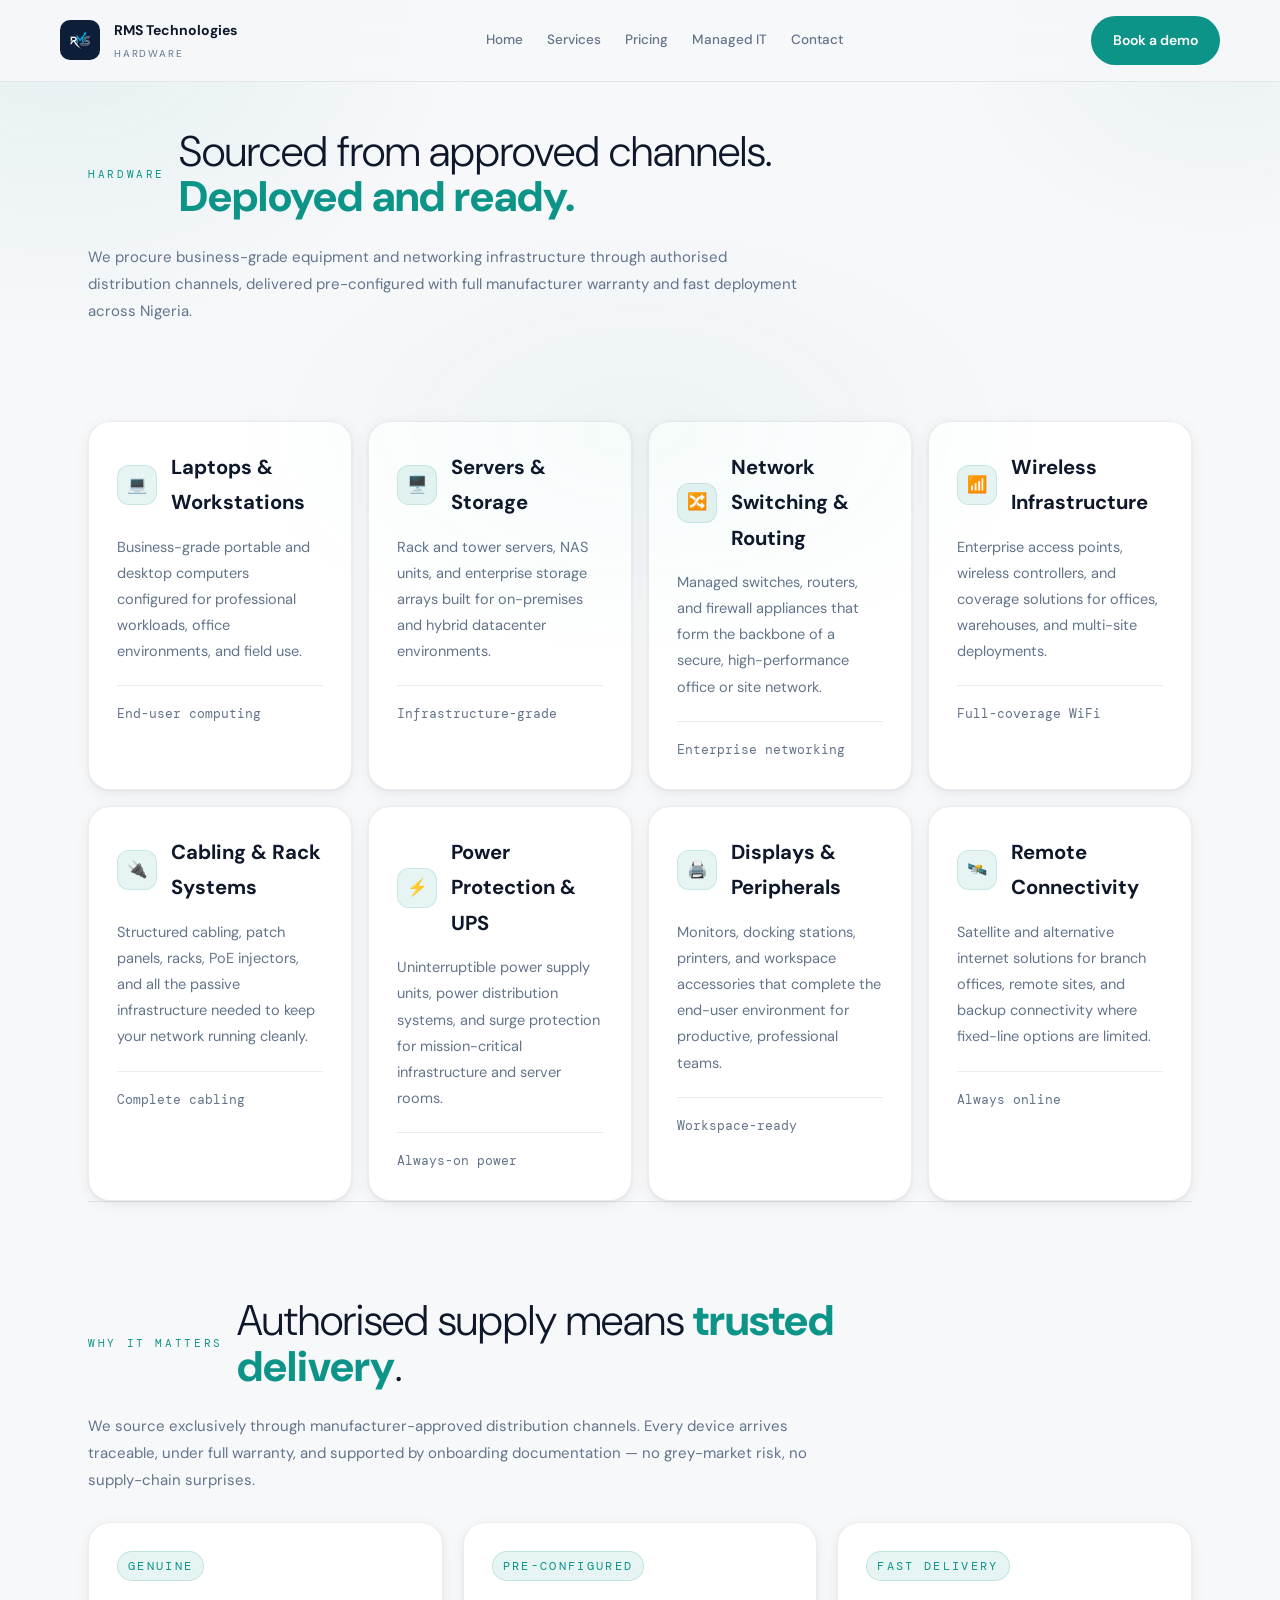
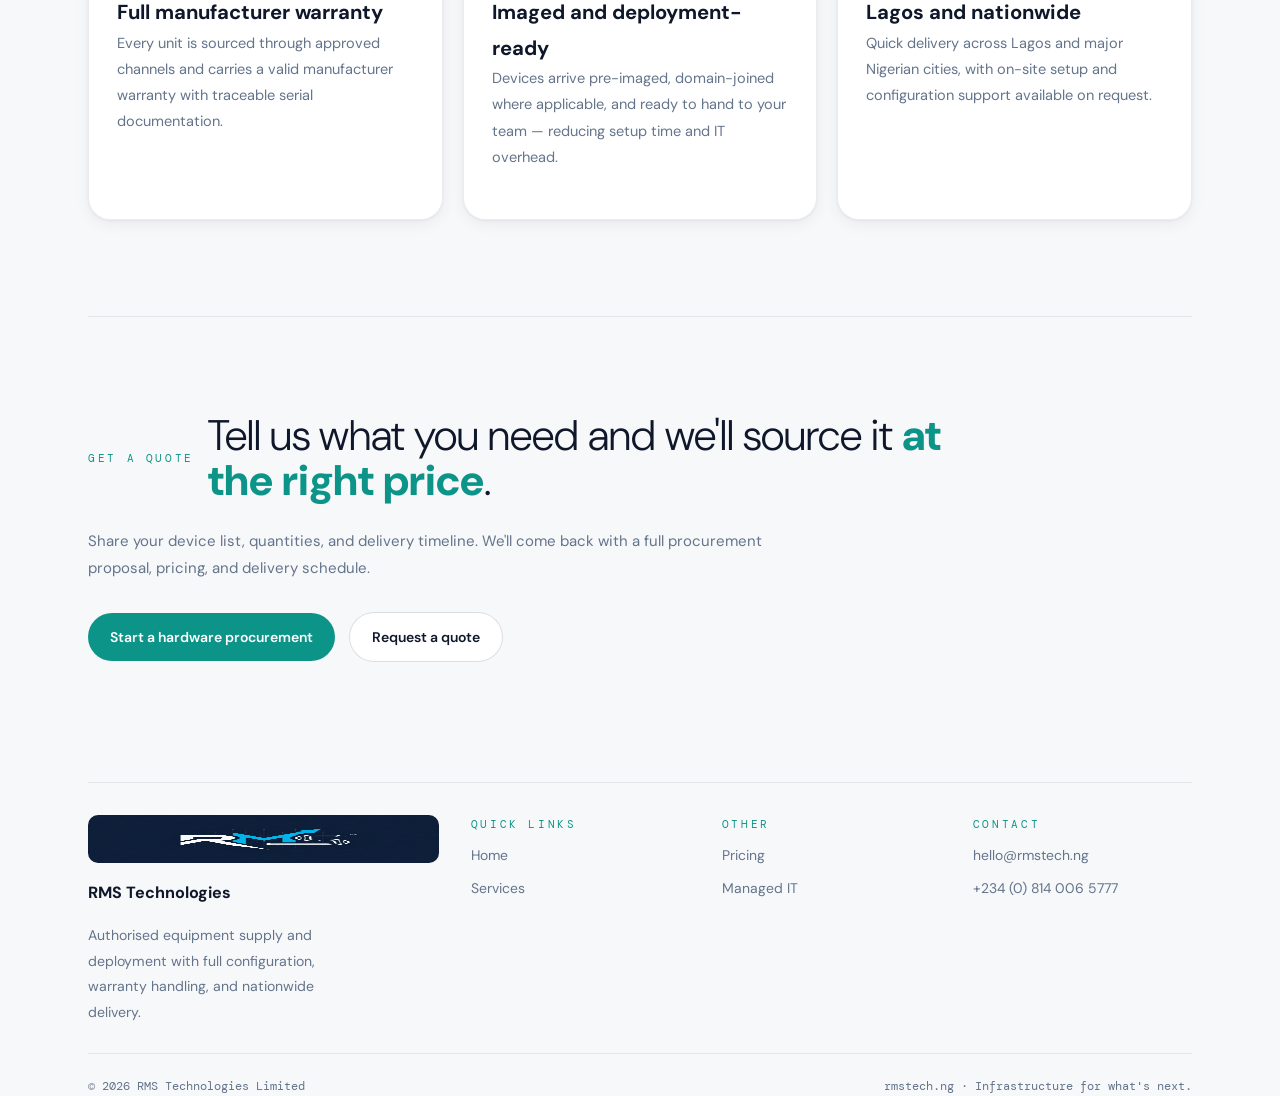
==== commit 0d1ddeac: "Add RMS logo to navbar and footer across all pages Replace R/ text mark with logo.jpeg on all six pu" ====
--- a/hardware.html
+++ b/hardware.html
@@ -10,7 +10,7 @@
   <header>
     <div class="page-shell navbar">
       <a href="RMS_Technologies_Website.html" class="brand">
-        <div class="brand-mark">R/</div>
+        <img src="logo.jpeg" alt="RMS Technologies" class="brand-logo">
         <div class="brand-copy">
           <div class="brand-name">RMS Technologies</div>
           <div class="brand-tag">Hardware</div>
@@ -146,7 +146,7 @@
   <footer class="page-shell">
     <div class="footer-inner">
       <div class="footer-brand">
-        <div class="brand-mark">R/</div>
+        <img src="logo.jpeg" alt="RMS Technologies" class="brand-logo">
         <h2>RMS Technologies</h2>
         <p>Authorised equipment supply and deployment with full configuration, warranty handling, and nationwide delivery.</p>
       </div>
--- a/styles.css
+++ b/styles.css
@@ -48,6 +48,8 @@
 .brand-mark{width:40px;height:40px;background:var(--accent);border-radius:14px;
   display:grid;place-items:center;color:#fff;font-family:'DM Mono',monospace;
   font-weight:700;font-size:13px;letter-spacing:-.5px;flex-shrink:0}
+.brand-logo{height:40px;width:auto;border-radius:10px;display:block;flex-shrink:0}
+.footer-brand .brand-logo{height:48px}
 .brand-copy{display:flex;flex-direction:column;gap:2px}
 .brand-name{font-size:14px;font-weight:700;color:var(--text)}
 .brand-tag{font-size:10px;color:var(--text-muted);letter-spacing:.18em;text-transform:uppercase}
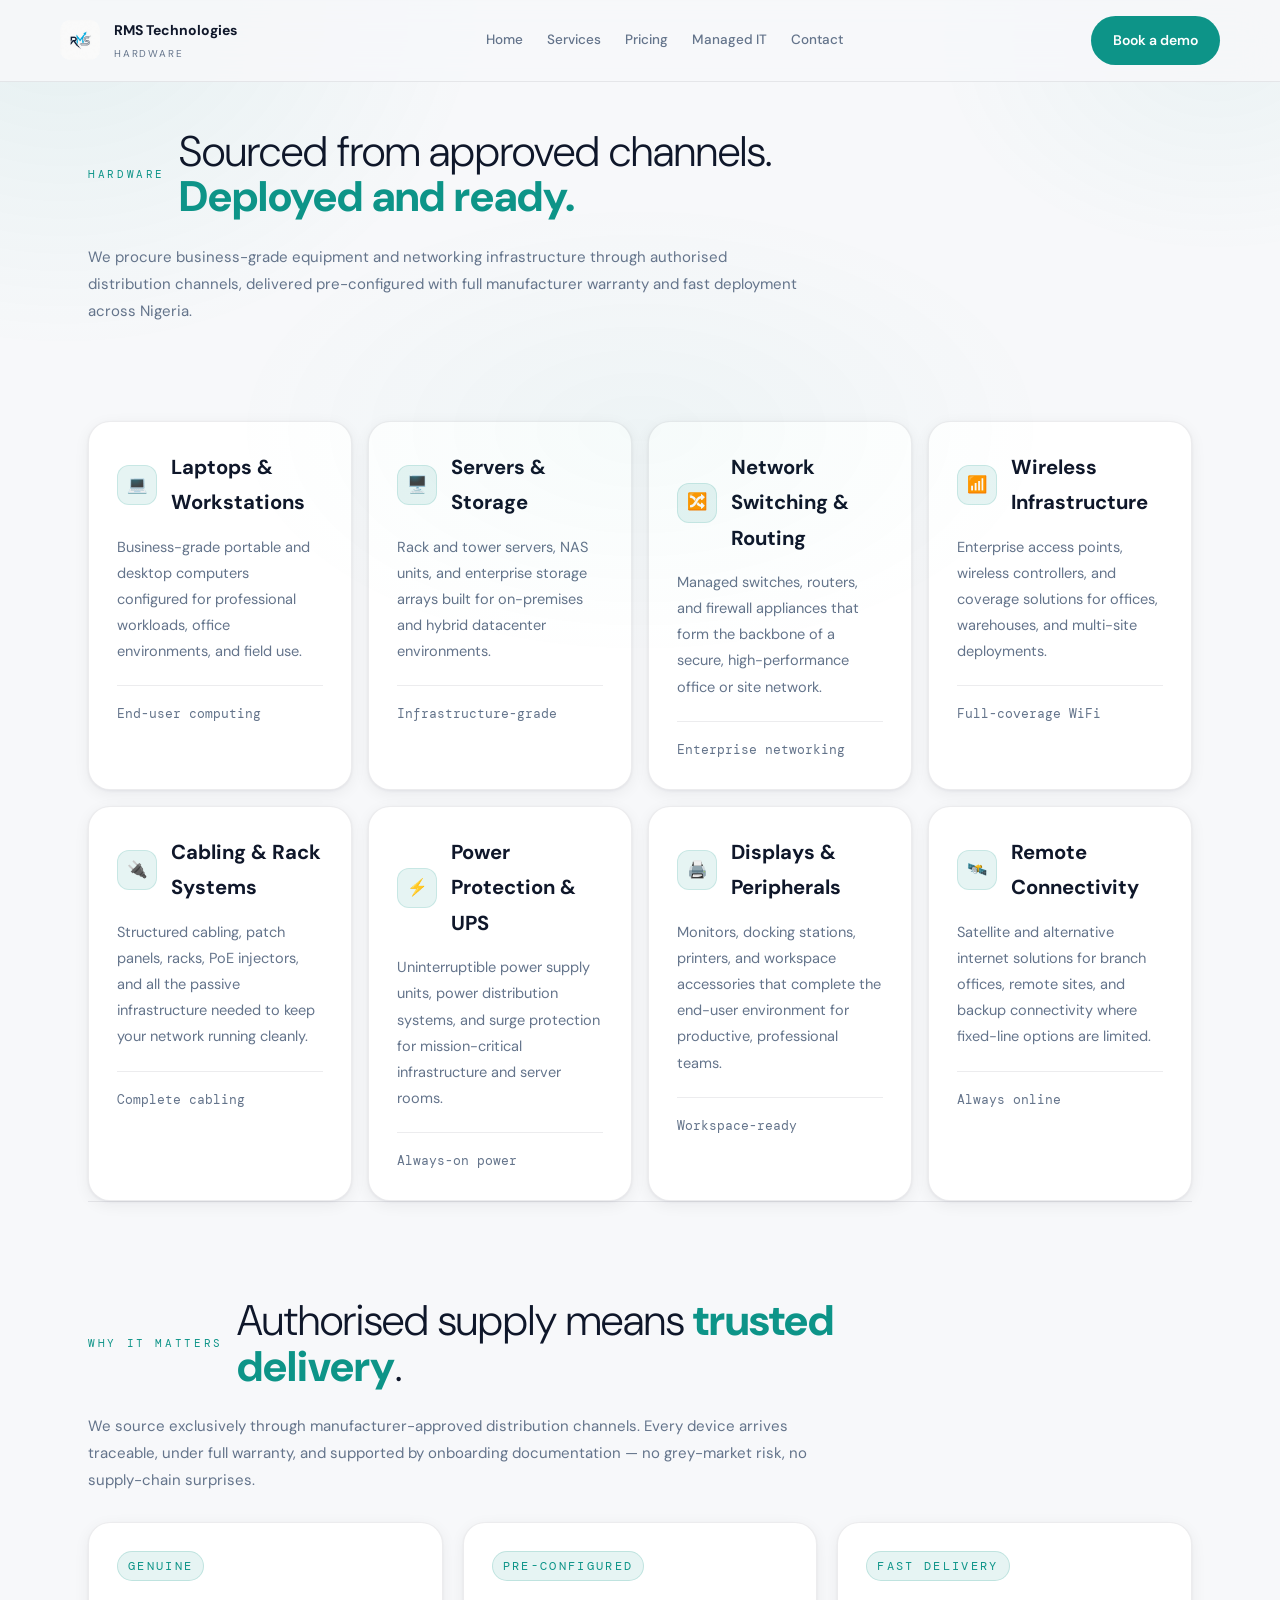
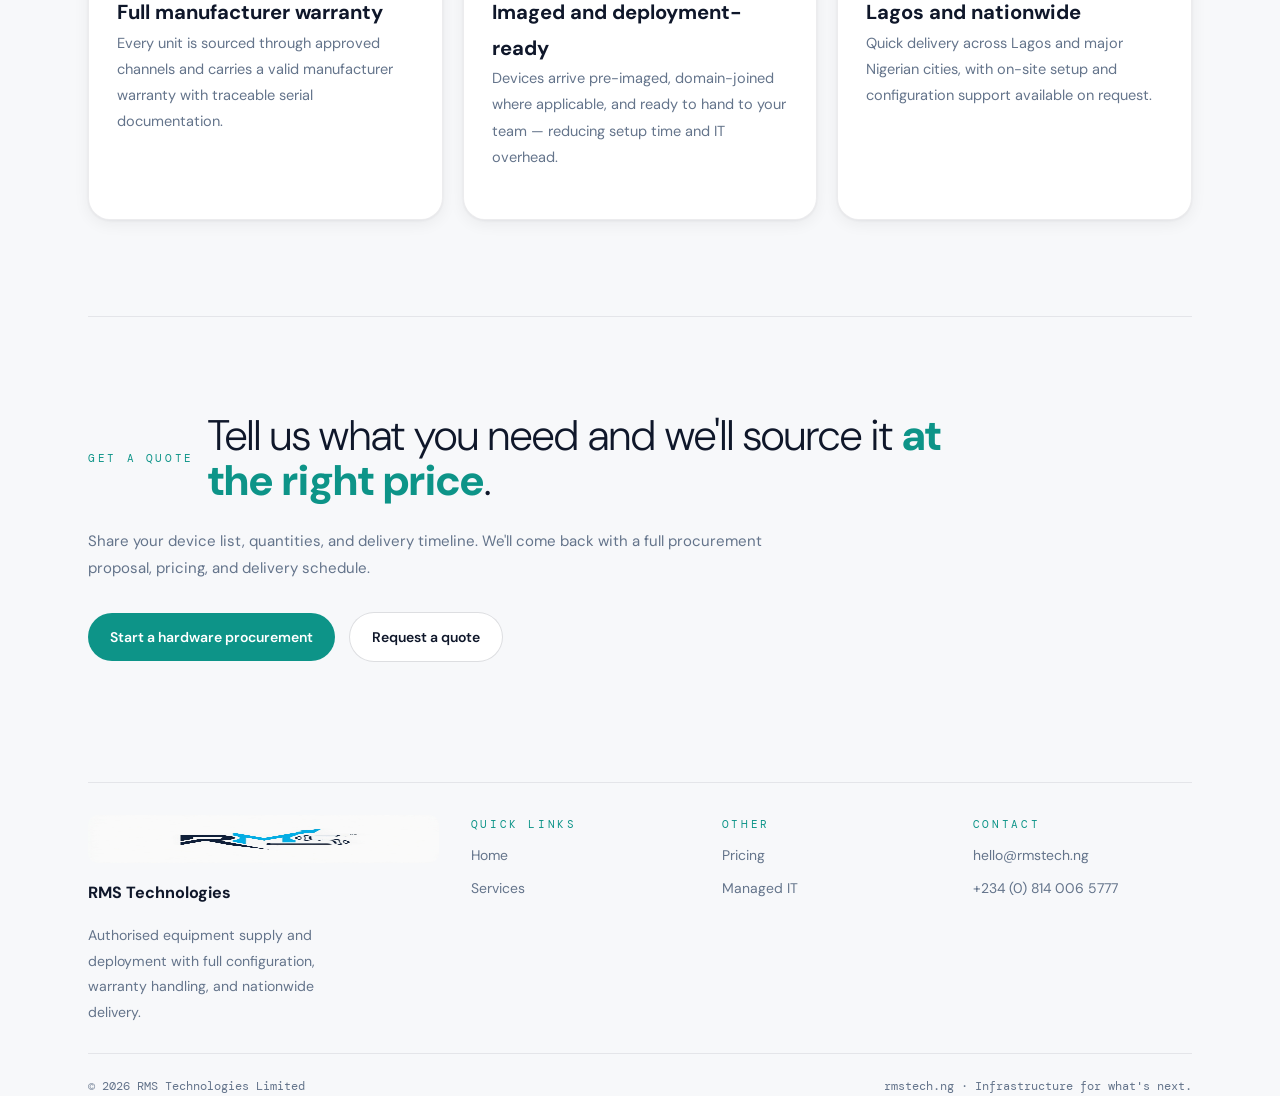
==== commit ca0263e2: "Fix logo: rename to rms-logo.jpeg to bust CDN cache Old logo.jpeg was cached by GitHub Pages CDN. Re" ====
--- a/hardware.html
+++ b/hardware.html
@@ -10,7 +10,7 @@
   <header>
     <div class="page-shell navbar">
       <a href="RMS_Technologies_Website.html" class="brand">
-        <img src="logo.jpeg" alt="RMS Technologies" class="brand-logo">
+        <img src="rms-logo.jpeg" alt="RMS Technologies" class="brand-logo">
         <div class="brand-copy">
           <div class="brand-name">RMS Technologies</div>
           <div class="brand-tag">Hardware</div>
@@ -146,7 +146,7 @@
   <footer class="page-shell">
     <div class="footer-inner">
       <div class="footer-brand">
-        <img src="logo.jpeg" alt="RMS Technologies" class="brand-logo">
+        <img src="rms-logo.jpeg" alt="RMS Technologies" class="brand-logo">
         <h2>RMS Technologies</h2>
         <p>Authorised equipment supply and deployment with full configuration, warranty handling, and nationwide delivery.</p>
       </div>
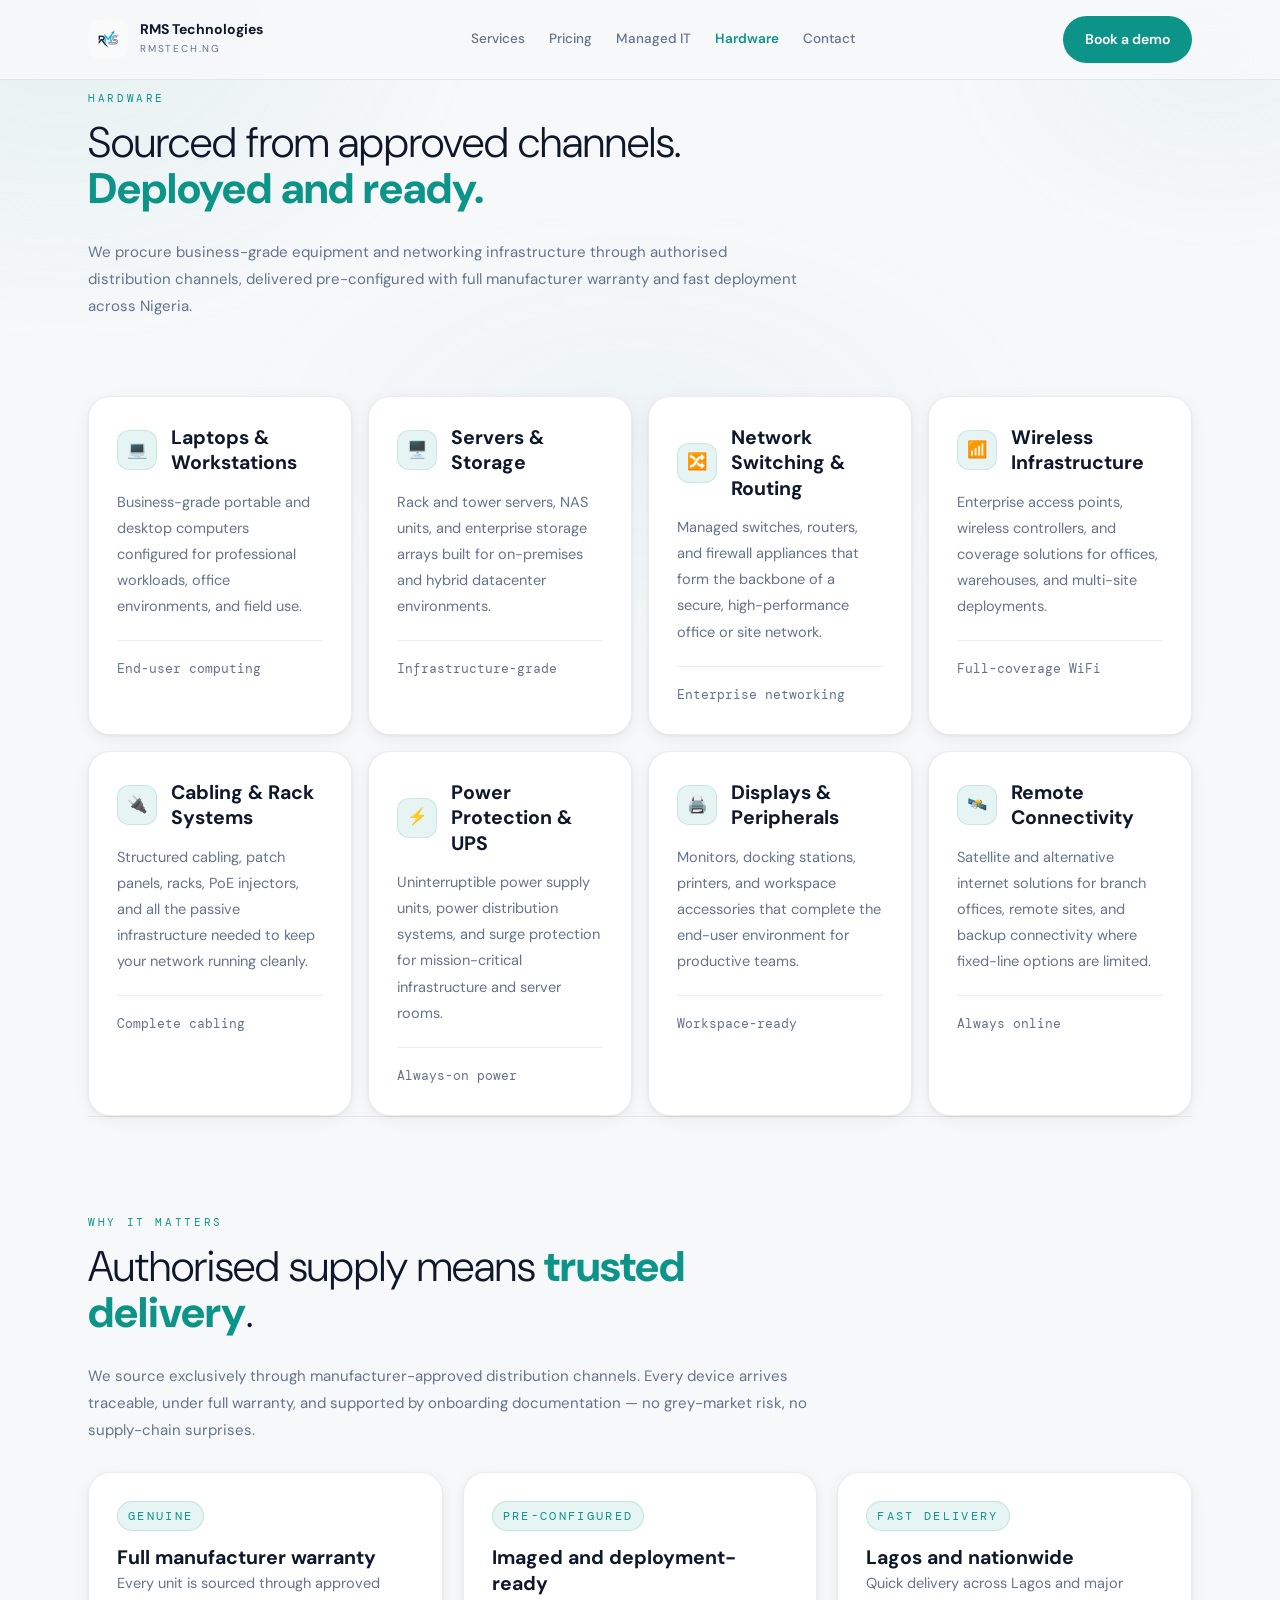
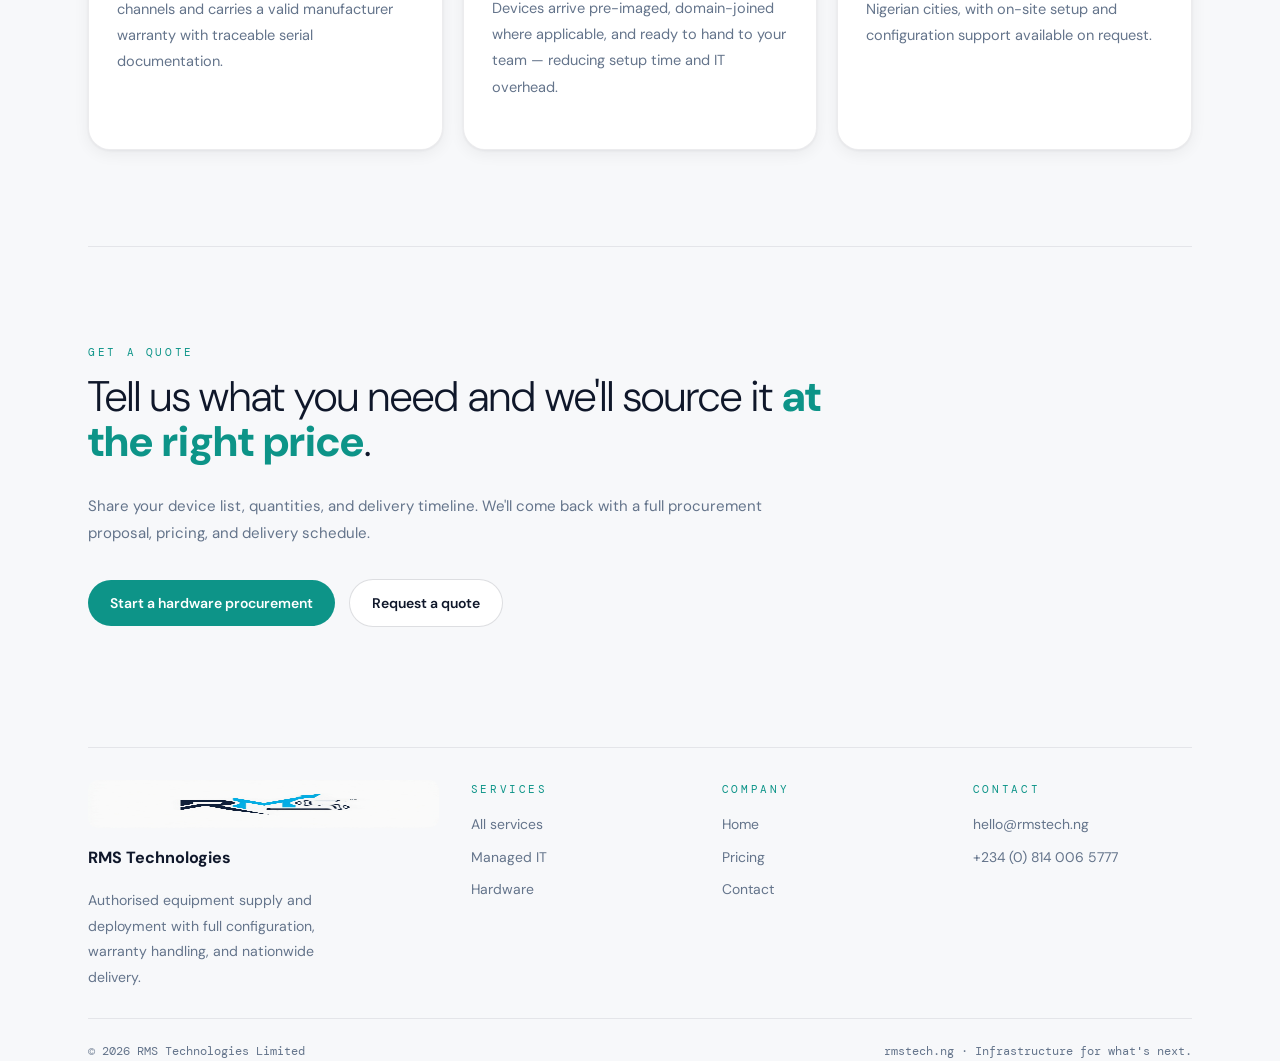
==== commit 0c5f800b: "Professional site-wide overhaul SEO & discoverability - Add unique meta descriptions to all 6 pages " ====
--- a/hardware.html
+++ b/hardware.html
@@ -4,33 +4,49 @@
   <meta charset="UTF-8">
   <meta name="viewport" content="width=device-width, initial-scale=1.0">
   <title>Hardware | RMS Technologies</title>
+  <meta name="description" content="Authorised hardware procurement — laptops, servers, networking, and power infrastructure sourced through manufacturer-approved channels with fast delivery across Nigeria.">
+  <link rel="icon" href="rms-logo.jpeg" type="image/jpeg">
+  <meta property="og:type" content="website">
+  <meta property="og:title" content="Hardware | RMS Technologies">
+  <meta property="og:description" content="Wholesale, authorised hardware supply. Pre-configured and deployment-ready with full manufacturer warranty.">
+  <meta property="og:image" content="https://damilolanoel.github.io/RMS-Technology/rms-logo.jpeg">
+  <meta name="twitter:card" content="summary">
   <link rel="stylesheet" href="styles.css">
 </head>
 <body>
+
   <header>
-    <div class="page-shell navbar">
+    <nav class="navbar" aria-label="Main navigation">
       <a href="RMS_Technologies_Website.html" class="brand">
-        <img src="rms-logo.jpeg" alt="RMS Technologies" class="brand-logo">
+        <img src="rms-logo.jpeg" alt="RMS Technologies" class="brand-logo" width="40" height="40">
         <div class="brand-copy">
           <div class="brand-name">RMS Technologies</div>
-          <div class="brand-tag">Hardware</div>
+          <div class="brand-tag">rmstech.ng</div>
         </div>
       </a>
-      <nav class="nav-links">
-        <a href="RMS_Technologies_Website.html">Home</a>
+      <div class="nav-links" id="nav-links">
         <a href="services.html">Services</a>
         <a href="pricing.html">Pricing</a>
         <a href="managed-it.html">Managed IT</a>
+        <a href="hardware.html" aria-current="page">Hardware</a>
         <a href="contact.html">Contact</a>
-      </nav>
+      </div>
       <div class="nav-actions">
         <a href="contact.html" class="btn btn-primary">Book a demo</a>
-      </div>
-    </div>
+        <button class="nav-toggle" aria-label="Open navigation" aria-expanded="false" aria-controls="nav-links">
+          <svg width="18" height="14" viewBox="0 0 18 14" fill="none" aria-hidden="true">
+            <rect width="18" height="2" rx="1" fill="currentColor"/>
+            <rect y="6" width="18" height="2" rx="1" fill="currentColor"/>
+            <rect y="12" width="18" height="2" rx="1" fill="currentColor"/>
+          </svg>
+        </button>
+      </div>
+    </nav>
   </header>
 
   <main class="page-shell">
-    <section class="section" style="padding-top:128px;">
+
+    <section class="section page-hero">
       <div class="section-header">
         <span class="section-eyebrow">Hardware</span>
         <h1 class="section-title">Sourced from approved channels. <strong>Deployed and ready.</strong></h1>
@@ -41,7 +57,7 @@
     <div class="grid-4">
       <article class="card">
         <div class="card-heading">
-          <span class="card-icon">💻</span>
+          <span class="card-icon" aria-hidden="true">💻</span>
           <div class="card-title">Laptops & Workstations</div>
         </div>
         <p class="card-copy">Business-grade portable and desktop computers configured for professional workloads, office environments, and field use.</p>
@@ -49,7 +65,7 @@
       </article>
       <article class="card">
         <div class="card-heading">
-          <span class="card-icon">🖥️</span>
+          <span class="card-icon" aria-hidden="true">🖥️</span>
           <div class="card-title">Servers & Storage</div>
         </div>
         <p class="card-copy">Rack and tower servers, NAS units, and enterprise storage arrays built for on-premises and hybrid datacenter environments.</p>
@@ -57,7 +73,7 @@
       </article>
       <article class="card">
         <div class="card-heading">
-          <span class="card-icon">🔀</span>
+          <span class="card-icon" aria-hidden="true">🔀</span>
           <div class="card-title">Network Switching & Routing</div>
         </div>
         <p class="card-copy">Managed switches, routers, and firewall appliances that form the backbone of a secure, high-performance office or site network.</p>
@@ -65,7 +81,7 @@
       </article>
       <article class="card">
         <div class="card-heading">
-          <span class="card-icon">📶</span>
+          <span class="card-icon" aria-hidden="true">📶</span>
           <div class="card-title">Wireless Infrastructure</div>
         </div>
         <p class="card-copy">Enterprise access points, wireless controllers, and coverage solutions for offices, warehouses, and multi-site deployments.</p>
@@ -73,7 +89,7 @@
       </article>
       <article class="card">
         <div class="card-heading">
-          <span class="card-icon">🔌</span>
+          <span class="card-icon" aria-hidden="true">🔌</span>
           <div class="card-title">Cabling & Rack Systems</div>
         </div>
         <p class="card-copy">Structured cabling, patch panels, racks, PoE injectors, and all the passive infrastructure needed to keep your network running cleanly.</p>
@@ -81,7 +97,7 @@
       </article>
       <article class="card">
         <div class="card-heading">
-          <span class="card-icon">⚡</span>
+          <span class="card-icon" aria-hidden="true">⚡</span>
           <div class="card-title">Power Protection & UPS</div>
         </div>
         <p class="card-copy">Uninterruptible power supply units, power distribution systems, and surge protection for mission-critical infrastructure and server rooms.</p>
@@ -89,15 +105,15 @@
       </article>
       <article class="card">
         <div class="card-heading">
-          <span class="card-icon">🖨️</span>
+          <span class="card-icon" aria-hidden="true">🖨️</span>
           <div class="card-title">Displays & Peripherals</div>
         </div>
-        <p class="card-copy">Monitors, docking stations, printers, and workspace accessories that complete the end-user environment for productive, professional teams.</p>
+        <p class="card-copy">Monitors, docking stations, printers, and workspace accessories that complete the end-user environment for productive teams.</p>
         <div class="card-foot"><span>Workspace-ready</span></div>
       </article>
       <article class="card">
         <div class="card-heading">
-          <span class="card-icon">🛰️</span>
+          <span class="card-icon" aria-hidden="true">🛰️</span>
           <div class="card-title">Remote Connectivity</div>
         </div>
         <p class="card-copy">Satellite and alternative internet solutions for branch offices, remote sites, and backup connectivity where fixed-line options are limited.</p>
@@ -111,7 +127,7 @@
         <h2 class="section-title">Authorised supply means <strong>trusted delivery</strong>.</h2>
       </div>
       <p class="section-copy">We source exclusively through manufacturer-approved distribution channels. Every device arrives traceable, under full warranty, and supported by onboarding documentation — no grey-market risk, no supply-chain surprises.</p>
-      <div class="grid-3" style="margin-top:28px;">
+      <div class="grid-3">
         <article class="card">
           <div class="card-flag">Genuine</div>
           <h3 class="card-title">Full manufacturer warranty</h3>
@@ -130,38 +146,41 @@
       </div>
     </section>
 
-    <section class="section" style="padding-bottom:120px;">
+    <section class="section cta-section">
       <div class="section-header">
         <span class="section-eyebrow">Get a quote</span>
         <h2 class="section-title">Tell us what you need and we'll source it <strong>at the right price</strong>.</h2>
       </div>
       <p class="section-copy">Share your device list, quantities, and delivery timeline. We'll come back with a full procurement proposal, pricing, and delivery schedule.</p>
-      <div class="hero-actions" style="margin-top:30px;">
+      <div class="hero-actions" style="margin-top:32px;">
         <a href="contact.html" class="btn btn-primary">Start a hardware procurement</a>
         <a href="contact.html" class="btn btn-secondary">Request a quote</a>
       </div>
     </section>
+
   </main>
 
   <footer class="page-shell">
     <div class="footer-inner">
       <div class="footer-brand">
-        <img src="rms-logo.jpeg" alt="RMS Technologies" class="brand-logo">
+        <img src="rms-logo.jpeg" alt="RMS Technologies" class="brand-logo" width="48" height="48">
         <h2>RMS Technologies</h2>
         <p>Authorised equipment supply and deployment with full configuration, warranty handling, and nationwide delivery.</p>
       </div>
       <div class="footer-links">
-        <div class="section-eyebrow">Quick links</div>
+        <span class="footer-col-label">Services</span>
+        <a href="services.html">All services</a>
+        <a href="managed-it.html">Managed IT</a>
+        <a href="hardware.html">Hardware</a>
+      </div>
+      <div class="footer-links">
+        <span class="footer-col-label">Company</span>
         <a href="RMS_Technologies_Website.html">Home</a>
-        <a href="services.html">Services</a>
+        <a href="pricing.html">Pricing</a>
+        <a href="contact.html">Contact</a>
       </div>
       <div class="footer-links">
-        <div class="section-eyebrow">Other</div>
-        <a href="pricing.html">Pricing</a>
-        <a href="managed-it.html">Managed IT</a>
-      </div>
-      <div class="footer-links">
-        <div class="section-eyebrow">Contact</div>
+        <span class="footer-col-label">Contact</span>
         <a href="mailto:hello@rmstech.ng">hello@rmstech.ng</a>
         <a href="tel:+2348140065777">+234 (0) 814 006 5777</a>
       </div>
@@ -171,5 +190,15 @@
       <div>rmstech.ng · Infrastructure for what's next.</div>
     </div>
   </footer>
+
+  <script>
+  (function(){
+    var t=document.querySelector('.nav-toggle'),n=document.getElementById('nav-links');
+    if(!t||!n)return;
+    t.addEventListener('click',function(){var o=n.classList.toggle('open');t.setAttribute('aria-expanded',String(o));});
+    document.addEventListener('click',function(e){if(!e.target.closest('header')){n.classList.remove('open');t.setAttribute('aria-expanded','false');}});
+  })();
+  </script>
+
 </body>
 </html>
--- a/styles.css
+++ b/styles.css
@@ -4,7 +4,6 @@
   --bg:#f7f8fa;
   --surface:#ffffff;
   --surface-strong:#f0f2f5;
-  --surface-soft:#fafbfc;
   --accent:#0d9488;
   --accent2:#de5935;
   --accent-dark:#0f766e;
@@ -17,14 +16,19 @@
   --shadow:0 1px 3px rgba(15,23,42,0.06),0 4px 16px rgba(15,23,42,0.06);
   --shadow-md:0 4px 12px rgba(15,23,42,0.08),0 16px 48px rgba(15,23,42,0.08);
   --radius:24px;
+  --t:.18s ease;
 }
 
+/* ── Reset ── */
 *,*::before,*::after{box-sizing:border-box;margin:0;padding:0}
 html{font-size:15px;scroll-behavior:smooth}
-body{font-family:'DM Sans',sans-serif;background:var(--bg);color:var(--text);line-height:1.75;min-height:100vh;overflow-x:hidden}
+body{font-family:'DM Sans',sans-serif;background:var(--bg);color:var(--text);
+  line-height:1.75;min-height:100vh;overflow-x:hidden}
 img,svg{max-width:100%;height:auto;display:block}
 button,a{font:inherit}
-
+ul{list-style:none;padding:0;margin:0}
+
+/* ── Decorative bg ── */
 body::before{content:'';position:fixed;inset:0;pointer-events:none;z-index:0;
   background-image:
     radial-gradient(ellipse 600px 500px at 5% 0%,rgba(13,148,136,0.08) 0%,transparent 70%),
@@ -32,78 +36,98 @@
 body::after{content:'';position:fixed;top:20%;left:50%;transform:translateX(-50%);
   width:900px;height:500px;pointer-events:none;z-index:0;
   background:radial-gradient(ellipse,rgba(13,148,136,0.04) 0%,transparent 65%)}
-
-body>div,header,footer,section{position:relative;z-index:1}
+body>div,header,footer,section,main{position:relative;z-index:1}
+
+/* ── Accessibility ── */
+a:focus-visible,button:focus-visible{
+  outline:2px solid var(--accent);outline-offset:3px;border-radius:4px}
+.sr-only{position:absolute;width:1px;height:1px;padding:0;margin:-1px;
+  overflow:hidden;clip:rect(0,0,0,0);white-space:nowrap;border:0}
 
 /* ── Layout ── */
 .page-shell{max-width:1160px;margin:0 auto;padding:0 28px}
 
 /* ── Header / Nav ── */
 header{position:fixed;top:0;left:0;right:0;z-index:99;
-  background:rgba(247,248,250,0.9);border-bottom:1px solid var(--border);
+  background:rgba(247,248,250,0.92);border-bottom:1px solid var(--border);
   backdrop-filter:blur(18px);-webkit-backdrop-filter:blur(18px)}
 .navbar{max-width:1160px;margin:0 auto;display:flex;align-items:center;
-  justify-content:space-between;padding:16px 0;gap:16px}
-.brand{display:flex;align-items:center;gap:14px;text-decoration:none}
-.brand-mark{width:40px;height:40px;background:var(--accent);border-radius:14px;
-  display:grid;place-items:center;color:#fff;font-family:'DM Mono',monospace;
-  font-weight:700;font-size:13px;letter-spacing:-.5px;flex-shrink:0}
+  justify-content:space-between;padding:16px 28px;gap:16px}
+.brand{display:flex;align-items:center;gap:12px;text-decoration:none}
 .brand-logo{height:40px;width:auto;border-radius:10px;display:block;flex-shrink:0}
-.footer-brand .brand-logo{height:48px}
 .brand-copy{display:flex;flex-direction:column;gap:2px}
-.brand-name{font-size:14px;font-weight:700;color:var(--text)}
+.brand-name{font-size:14px;font-weight:700;color:var(--text);line-height:1.2}
 .brand-tag{font-size:10px;color:var(--text-muted);letter-spacing:.18em;text-transform:uppercase}
-.nav-links{display:flex;gap:24px;align-items:center;flex-wrap:wrap}
-.nav-links a{color:var(--text-muted);text-decoration:none;font-size:13.5px;font-weight:500;transition:color .18s}
+
+.nav-links{display:flex;gap:24px;align-items:center}
+.nav-links a{color:var(--text-muted);text-decoration:none;font-size:13.5px;
+  font-weight:500;transition:color var(--t)}
 .nav-links a:hover{color:var(--accent)}
-.nav-actions{display:flex;gap:12px;align-items:center}
+.nav-links a[aria-current="page"]{color:var(--accent);font-weight:600}
+
+.nav-actions{display:flex;gap:10px;align-items:center}
+
+.nav-toggle{display:none;background:none;border:1px solid var(--border-strong);
+  border-radius:10px;padding:9px 11px;cursor:pointer;color:var(--text-muted);
+  align-items:center;transition:border-color var(--t),color var(--t);flex-shrink:0}
+.nav-toggle:hover{border-color:var(--accent);color:var(--accent)}
 
 /* ── Buttons ── */
-.btn{display:inline-flex;align-items:center;justify-content:center;gap:8px;border:0;
-  border-radius:999px;padding:12px 22px;font-size:14px;font-weight:600;
-  text-decoration:none;cursor:pointer;transition:transform .18s,background .18s,box-shadow .18s,color .18s}
+.btn{display:inline-flex;align-items:center;justify-content:center;gap:8px;
+  border:0;border-radius:999px;padding:11px 22px;font-size:14px;font-weight:600;
+  text-decoration:none;cursor:pointer;white-space:nowrap;
+  transition:transform var(--t),background var(--t),box-shadow var(--t),color var(--t),border-color var(--t)}
 .btn-primary{background:var(--accent);color:#fff}
 .btn-primary:hover{background:var(--accent-dark);transform:translateY(-1px);
-  box-shadow:0 4px 20px rgba(13,148,136,0.28)}
+  box-shadow:0 4px 20px rgba(13,148,136,0.3)}
 .btn-secondary{background:var(--surface);color:var(--text);
   border:1px solid var(--border-strong)}
-.btn-secondary:hover{border-color:var(--accent);color:var(--accent);background:#fff}
+.btn-secondary:hover{border-color:var(--accent);color:var(--accent)}
 
 /* ── Hero ── */
-main{padding-top:108px}
+main{padding-top:72px}
 .hero{min-height:88vh;display:grid;grid-template-columns:1.05fr 0.95fr;
-  align-items:center;gap:64px;padding:112px 0 80px}
+  align-items:center;gap:64px;padding:80px 0 64px}
 .hero-copy{max-width:570px}
+
 .hero-eyebrow{display:inline-flex;align-items:center;gap:10px;
   font-family:'DM Mono',monospace;font-size:11px;text-transform:uppercase;
   letter-spacing:.24em;color:var(--accent);margin-bottom:24px;
-  padding:8px 14px;background:var(--accent-light);border-radius:999px;
+  padding:7px 14px;background:var(--accent-light);border-radius:999px;
   border:1px solid rgba(13,148,136,0.18)}
 .hero-eyebrow::before{content:'';width:7px;height:7px;border-radius:50%;
-  background:var(--accent);flex-shrink:0}
+  background:var(--accent);flex-shrink:0;animation:pulse 2.4s ease-in-out infinite}
+@keyframes pulse{0%,100%{opacity:1;transform:scale(1)}50%{opacity:.35;transform:scale(.7)}}
+
 .hero-heading{font-size:4.4rem;font-weight:300;line-height:.96;
   letter-spacing:-2px;margin-bottom:24px;max-width:560px;color:var(--text)}
 .hero-heading strong{font-weight:800;color:var(--accent)}
-.hero-copy p{font-size:1.05rem;color:var(--text-muted);max-width:520px;margin-bottom:28px}
-.hero-copy .hero-subtext{font-size:.95rem;color:var(--text-strong);max-width:520px;margin-bottom:34px}
+.hero-copy p{font-size:1.05rem;color:var(--text-muted);max-width:520px;margin-bottom:24px}
+.hero-subtext{font-size:.98rem;color:var(--text-strong);max-width:520px;margin-bottom:32px}
 .hero-actions{display:flex;gap:14px;flex-wrap:wrap;align-items:center}
 
-/* ── Hero Preview Panel ── */
+/* ── Stats bar ── */
+.stats-bar{display:grid;grid-template-columns:repeat(4,1fr);
+  background:var(--surface);border:1px solid var(--border);
+  border-radius:20px;box-shadow:var(--shadow);overflow:hidden;margin-top:48px}
+.stat-item{padding:22px 16px;text-align:center;position:relative}
+.stat-item+.stat-item::before{content:'';position:absolute;left:0;top:22%;
+  bottom:22%;width:1px;background:var(--border)}
+.stat-item strong{display:block;font-size:1.55rem;font-weight:800;
+  color:var(--accent);font-family:'DM Mono',monospace;letter-spacing:-.5px}
+.stat-item span{font-size:.73rem;color:var(--text-muted);text-transform:uppercase;
+  letter-spacing:.16em;font-family:'DM Mono',monospace;margin-top:5px;display:block}
+
+/* ── Hero preview panel ── */
 .hero-preview{background:var(--surface);border:1px solid var(--border);
   border-radius:28px;box-shadow:var(--shadow-md);padding:28px}
 .preview-top{display:flex;align-items:center;justify-content:space-between;
   gap:18px;margin-bottom:24px}
 .preview-tag{font-family:'DM Mono',monospace;font-size:10px;letter-spacing:.2em;
   text-transform:uppercase;color:var(--text-muted)}
-.preview-status{padding:.55rem .9rem;background:rgba(13,148,136,0.1);
+.preview-status{padding:.5rem .9rem;background:rgba(13,148,136,0.1);
   border:1px solid rgba(13,148,136,0.22);border-radius:999px;
   font-family:'DM Mono',monospace;font-size:11px;color:var(--accent);font-weight:500}
-.preview-grid{display:grid;grid-template-columns:repeat(2,minmax(0,1fr));gap:12px;margin-bottom:14px}
-.preview-card{background:var(--bg);border:1px solid var(--border);border-radius:16px;padding:16px}
-.preview-card label{font-family:'DM Mono',monospace;font-size:10px;color:var(--text-muted);
-  text-transform:uppercase;letter-spacing:.2em;margin-bottom:6px;display:block}
-.preview-card strong{display:block;font-size:1.2rem;font-weight:700;color:var(--accent);margin-top:4px}
-.preview-card div{font-size:.82rem;color:var(--text-muted);margin-top:5px;line-height:1.5}
 .preview-row{display:flex;justify-content:space-between;gap:12px;padding:12px 14px;
   background:var(--bg);border:1px solid var(--border);border-radius:14px;
   font-size:.92rem;color:var(--text-muted);margin-bottom:8px}
@@ -113,28 +137,39 @@
   font-family:'DM Mono',monospace;font-size:.82rem;color:var(--text-muted);
   letter-spacing:.12em;text-transform:uppercase;text-align:center}
 
+/* ── Service quick-view ── */
+.service-list{display:grid;gap:8px;margin-bottom:14px}
+.service-row{display:flex;align-items:center;gap:12px;padding:11px 14px;
+  background:var(--bg);border:1px solid var(--border);border-radius:14px;
+  transition:border-color var(--t)}
+.service-icon{font-size:1rem;flex-shrink:0;line-height:1}
+.service-name{flex:1;font-size:.92rem;color:var(--text-strong);font-weight:500}
+.service-badge{font-family:'DM Mono',monospace;font-size:.7rem;text-transform:uppercase;
+  letter-spacing:.14em;padding:3px 9px;border-radius:999px;white-space:nowrap;font-weight:500}
+.service-badge.available{background:rgba(13,148,136,0.1);color:var(--accent);
+  border:1px solid rgba(13,148,136,0.2)}
+.service-badge.csp{background:rgba(13,148,136,0.12);color:var(--accent);
+  border:1px solid rgba(13,148,136,0.24);font-weight:700}
+.service-badge.auth{background:rgba(222,89,53,0.08);color:var(--accent2);
+  border:1px solid rgba(222,89,53,0.18)}
+
 /* ── Sections ── */
 .section{padding:96px 0;border-top:1px solid var(--border)}
-.section-header{display:flex;align-items:center;gap:14px;margin-bottom:24px;flex-wrap:wrap}
+.page-hero{padding-top:88px;padding-bottom:48px}
+.cta-section{padding-bottom:120px}
+
+.section-header{margin-bottom:28px}
 .section-eyebrow{font-family:'DM Mono',monospace;font-size:11px;text-transform:uppercase;
-  letter-spacing:.24em;color:var(--accent)}
-.section-title{font-size:2.85rem;font-weight:300;line-height:1.06;max-width:760px;color:var(--text)}
+  letter-spacing:.24em;color:var(--accent);display:block;margin-bottom:12px}
+.section-title{font-size:2.85rem;font-weight:300;line-height:1.06;
+  max-width:760px;color:var(--text)}
 .section-title strong{font-weight:800;color:var(--accent)}
-.section-copy{max-width:720px;font-size:1rem;color:var(--text-muted);margin-top:16px;line-height:1.8}
-
-/* ── Partners ── */
-.partners{display:flex;flex-wrap:wrap;gap:10px;margin-top:32px}
-.partner-pill{padding:10px 18px;background:var(--surface);border:1px solid var(--border);
-  border-radius:999px;font-family:'DM Mono',monospace;font-size:.88rem;
-  color:var(--text-muted);transition:border-color .2s,color .2s,background .2s;
-  box-shadow:var(--shadow)}
-.partner-pill:hover{border-color:rgba(13,148,136,0.3);color:var(--accent)}
-.partner-pill.primary{border-color:rgba(13,148,136,0.3);color:var(--accent);
-  background:var(--accent-light)}
+.section-copy{max-width:720px;font-size:1rem;color:var(--text-muted);
+  margin-top:16px;line-height:1.8}
 
 /* ── Grids ── */
-.grid-3{display:grid;grid-template-columns:repeat(3,minmax(0,1fr));gap:20px}
-.grid-4{display:grid;grid-template-columns:repeat(4,minmax(0,1fr));gap:16px}
+.grid-3{display:grid;grid-template-columns:repeat(3,minmax(0,1fr));gap:20px;margin-top:28px}
+.grid-4{display:grid;grid-template-columns:repeat(4,minmax(0,1fr));gap:16px;margin-top:28px}
 
 /* ── Cards ── */
 .card{background:var(--surface);border:1px solid var(--border);border-radius:22px;
@@ -143,23 +178,25 @@
 .card:hover{transform:translateY(-3px);border-color:rgba(13,148,136,0.22);
   box-shadow:var(--shadow-md)}
 .card-flag{font-family:'DM Mono',monospace;font-size:.78rem;text-transform:uppercase;
-  letter-spacing:.2em;color:var(--accent);margin-bottom:14px;
-  display:inline-block;padding:4px 10px;background:var(--accent-light);
-  border-radius:999px;border:1px solid rgba(13,148,136,0.18)}
+  letter-spacing:.2em;color:var(--accent);margin-bottom:14px;display:inline-block;
+  padding:4px 10px;background:var(--accent-light);border-radius:999px;
+  border:1px solid rgba(13,148,136,0.18)}
 .card-heading{display:flex;align-items:center;gap:14px;margin-bottom:14px}
 .card-icon{width:40px;height:40px;display:grid;place-items:center;border-radius:12px;
   background:var(--accent-light);color:var(--accent);font-size:1.1rem;
   border:1px solid rgba(13,148,136,0.14);flex-shrink:0}
-.card-title{font-size:1.35rem;font-weight:700;margin-bottom:0;color:var(--text)}
+.card-title{font-size:1.3rem;font-weight:700;color:var(--text);line-height:1.3}
 .card-copy{color:var(--text-muted);line-height:1.8;margin-bottom:20px;font-size:.97rem}
-.card-list{list-style:none;display:grid;gap:9px;padding-left:0;margin-bottom:20px}
+.card-list{list-style:none;padding:0;display:grid;gap:9px;margin-bottom:20px}
 .card-list li{position:relative;padding-left:22px;color:var(--text-muted);
   line-height:1.7;font-size:.95rem}
-.card-list li::before{content:'→';position:absolute;left:0;top:0;color:var(--accent);font-weight:700}
+.card-list li::before{content:'→';position:absolute;left:0;top:0;
+  color:var(--accent);font-weight:700}
 .card-foot{display:flex;justify-content:space-between;align-items:center;gap:12px;
   font-family:'DM Mono',monospace;font-size:.88rem;color:var(--text-muted);
   border-top:1px solid var(--border);padding-top:16px;margin-top:4px}
-.card-foot a{color:var(--accent);text-decoration:none;font-weight:500}
+.card-foot a{color:var(--accent);text-decoration:none;font-weight:500;
+  transition:color var(--t)}
 .card-foot a:hover{color:var(--accent-dark)}
 
 /* ── Pricing table ── */
@@ -185,8 +222,7 @@
 .process-step:hover{border-color:rgba(13,148,136,0.24);box-shadow:var(--shadow-md)}
 .process-step span{display:inline-flex;width:46px;height:46px;align-items:center;
   justify-content:center;border-radius:50%;border:2px solid var(--accent);color:var(--accent);
-  font-family:'DM Mono',monospace;font-weight:700;margin:0 auto 16px;background:#fff;
-  font-size:.95rem}
+  font-family:'DM Mono',monospace;font-weight:700;margin:0 auto 16px;background:#fff}
 .process-step .process-label{font-family:'DM Mono',monospace;font-size:.76rem;
   text-transform:uppercase;letter-spacing:.18em;color:var(--text-muted);margin-bottom:8px}
 .process-step h4{font-size:1.02rem;font-weight:700;margin-bottom:10px;color:var(--text)}
@@ -195,27 +231,29 @@
 /* ── Contact ── */
 .contact-panel{display:grid;grid-template-columns:1.1fr 0.9fr;gap:24px;
   align-items:start;margin-top:32px}
-.contact-card{background:var(--surface);border:1px solid var(--border);border-radius:22px;
-  padding:32px;box-shadow:var(--shadow)}
-.contact-card h3{font-size:1.45rem;font-weight:700;margin-bottom:12px;color:var(--text)}
+.contact-card{background:var(--surface);border:1px solid var(--border);
+  border-radius:22px;padding:32px;box-shadow:var(--shadow)}
+.contact-card h3{font-size:1.4rem;font-weight:700;margin-bottom:12px;color:var(--text)}
 .contact-card p{color:var(--text-muted);margin-bottom:22px;line-height:1.8;font-size:.97rem}
 .contact-list{display:grid;gap:14px}
 .contact-item{display:grid;gap:5px}
 .contact-item label{font-family:'DM Mono',monospace;font-size:.76rem;text-transform:uppercase;
   letter-spacing:.18em;color:var(--accent)}
 .contact-item strong{font-size:.98rem;color:var(--text);font-weight:600}
-.contact-card a{color:var(--accent);text-decoration:none}
+.contact-card a{color:var(--accent);text-decoration:none;transition:color var(--t)}
 .contact-card a:hover{color:var(--accent-dark)}
 .contact-card a.btn,.contact-card a.btn-primary{color:#fff}
 
-/* ── Alt section (brand studio, etc.) ── */
-.section-alt{background:linear-gradient(145deg,rgba(13,148,136,0.06) 0%,var(--surface-strong) 60%,var(--bg) 100%);
-  border-radius:28px;padding:96px 0 90px;position:relative;overflow:hidden;
+/* ── Alt section ── */
+.section-alt{background:linear-gradient(145deg,rgba(13,148,136,0.06) 0%,
+  var(--surface-strong) 60%,var(--bg) 100%);
+  border-radius:28px;padding:72px 48px;position:relative;overflow:hidden;
   border:1px solid var(--border)}
 .section-alt::before{content:'';position:absolute;inset:0;
   background:linear-gradient(135deg,rgba(13,148,136,0.07),transparent 55%);
   pointer-events:none}
 .section-alt .section-header{position:relative;z-index:1}
+.section-alt .grid-3{position:relative;z-index:1}
 .section-alt .card{background:var(--surface);border-color:rgba(13,148,136,0.12)}
 .section-alt .card-flag{color:var(--accent2);background:rgba(222,89,53,0.08);
   border-color:rgba(222,89,53,0.18)}
@@ -225,14 +263,17 @@
 
 /* ── Footer ── */
 footer{padding:54px 0 28px}
+.footer-brand .brand-logo{height:48px}
 .footer-inner{display:grid;grid-template-columns:1.6fr 1fr 1fr 1fr;gap:32px;
   align-items:start;border-top:1px solid var(--border);padding-top:32px}
 .footer-brand{display:flex;flex-direction:column;gap:16px}
 .footer-brand h2{font-size:1.08rem;font-weight:700;color:var(--text)}
 .footer-brand p{max-width:260px;color:var(--text-muted);line-height:1.8;font-size:.94rem}
+.footer-col-label{font-family:'DM Mono',monospace;font-size:11px;text-transform:uppercase;
+  letter-spacing:.24em;color:var(--accent);margin-bottom:4px;display:block}
 .footer-links{display:grid;gap:10px}
 .footer-links a{color:var(--text-muted);text-decoration:none;font-size:.93rem;
-  transition:color .18s;line-height:1.6}
+  transition:color var(--t);line-height:1.6}
 .footer-links a:hover{color:var(--accent)}
 .footer-bottom{display:flex;justify-content:space-between;align-items:center;gap:20px;
   margin-top:28px;padding-top:22px;border-top:1px solid var(--border);
@@ -240,29 +281,44 @@
 
 /* ── Responsive ── */
 @media(max-width:1040px){
-  .hero{grid-template-columns:1fr;gap:50px}
+  .hero{grid-template-columns:1fr;gap:48px;min-height:auto}
   .process-grid,.contact-panel{grid-template-columns:1fr}
   .grid-3{grid-template-columns:repeat(2,minmax(0,1fr))}
   .grid-4{grid-template-columns:repeat(2,minmax(0,1fr))}
   .footer-inner{grid-template-columns:repeat(2,1fr)}
+  .stats-bar{grid-template-columns:repeat(2,1fr)}
+  .stat-item:nth-child(2)::before,.stat-item:nth-child(4)::before{display:none}
 }
 @media(max-width:780px){
-  .navbar{padding:14px 0}
+  .navbar{padding:14px 18px}
+  .nav-links{display:none;position:fixed;top:69px;left:0;right:0;flex-direction:column;
+    gap:0;background:var(--surface);border-bottom:1px solid var(--border);
+    box-shadow:0 8px 32px rgba(15,23,42,0.1);z-index:98}
+  .nav-links.open{display:flex}
+  .nav-links a{padding:13px 24px;border-bottom:1px solid var(--border);
+    font-size:15px;width:100%}
+  .nav-links a:last-child{border-bottom:none}
+  .nav-toggle{display:flex}
   .hero-heading{font-size:3.2rem;letter-spacing:-1.5px}
   .hero-copy p{font-size:1rem}
-  .nav-links{display:none}
   .hero-actions{flex-direction:column;align-items:flex-start}
   .section-title{font-size:2.2rem}
   .card{padding:24px}
-  .hero{padding:100px 0 60px}
+  .hero{padding:52px 0 40px}
   .grid-3{grid-template-columns:1fr}
+  .section-alt{padding:52px 24px}
+  .section{padding:72px 0}
 }
 @media(max-width:560px){
   .page-shell{padding:0 18px}
+  .navbar{padding:14px 18px}
   .hero-heading{font-size:2.6rem;letter-spacing:-1px}
   .btn{width:100%;justify-content:center}
   .footer-inner{grid-template-columns:1fr}
   .footer-bottom{flex-direction:column;align-items:flex-start}
   .hero-actions{width:100%}
-  .preview-grid{grid-template-columns:1fr}
+  .stats-bar{grid-template-columns:repeat(2,1fr);border-radius:16px}
+  .stat-item{padding:18px 12px}
+  .stat-item strong{font-size:1.3rem}
+  .process-grid{grid-template-columns:1fr}
 }
